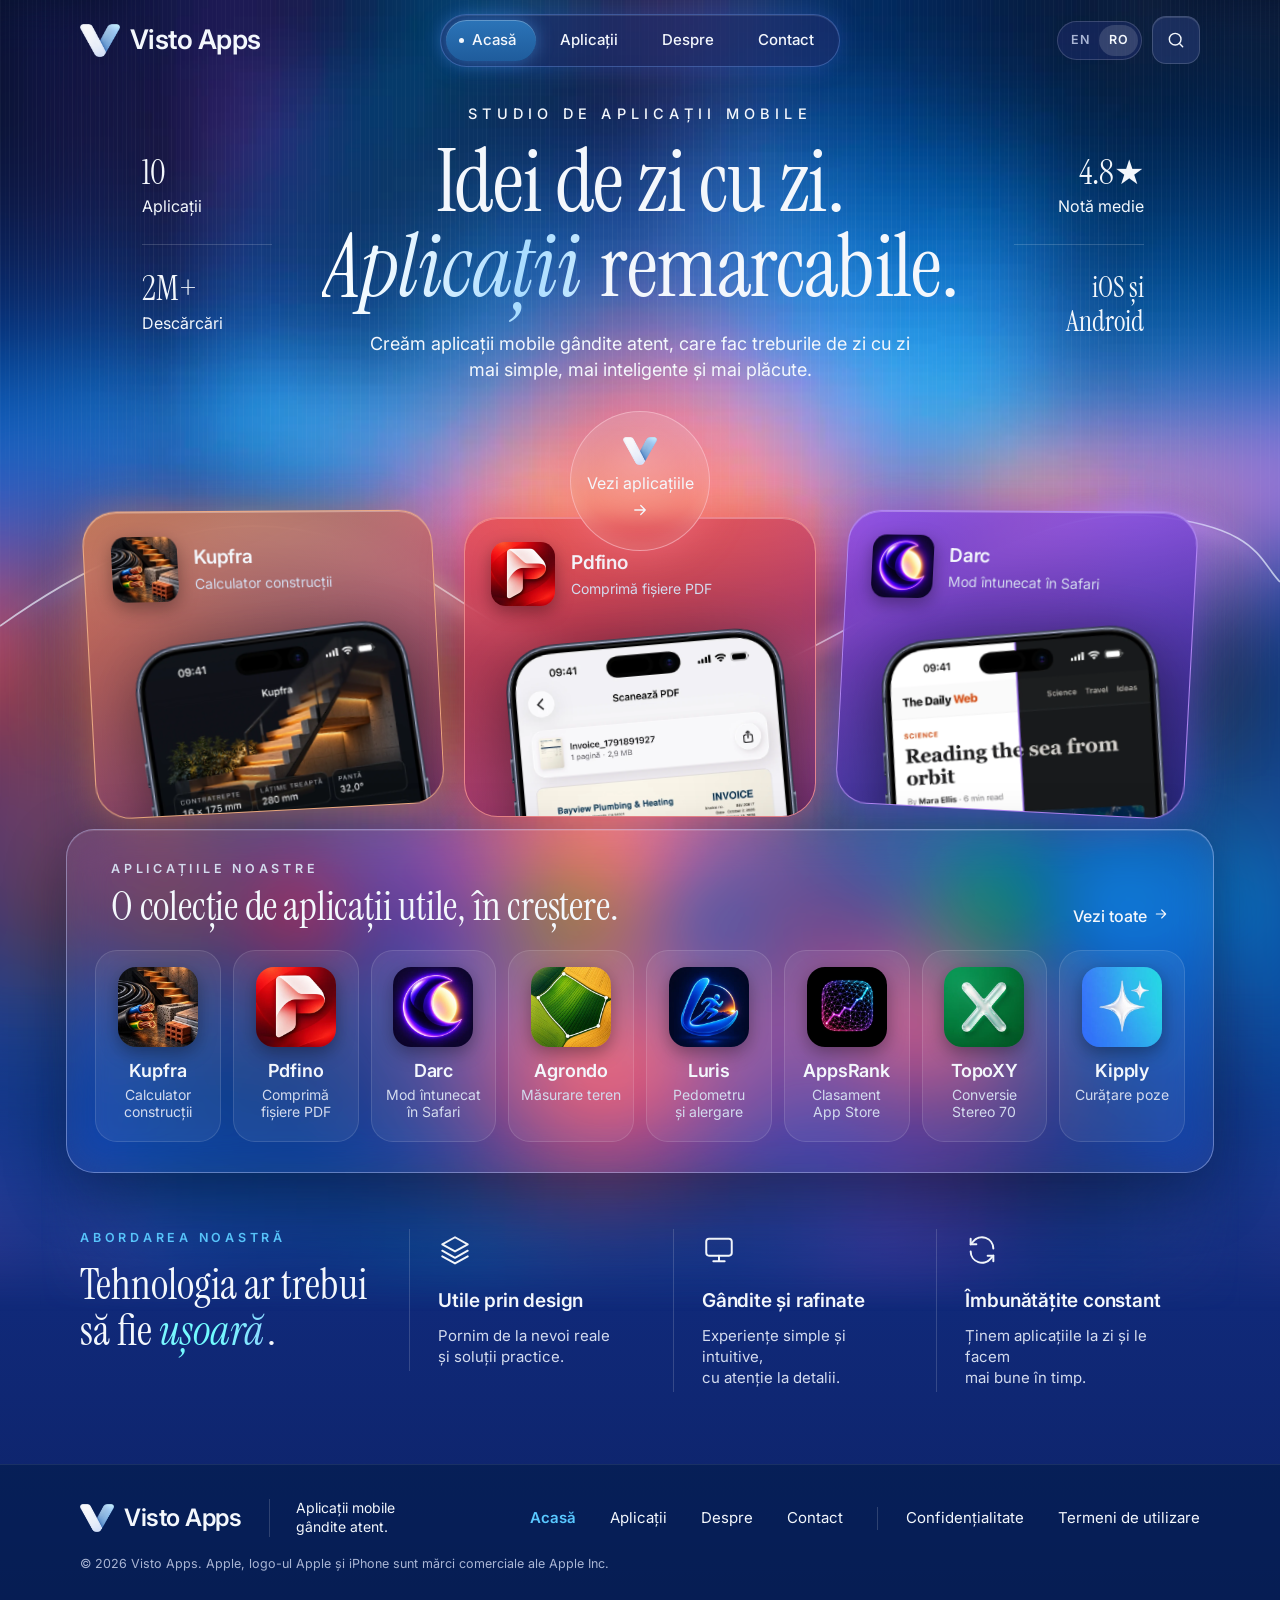
==== ro/index.html @ 216fd85f "Add Romanian pages, SEO head, structured data and app legal links - make the site indexable in both " ====
<!doctype html>
<html lang="ro">
<head>
  <meta charset="utf-8">
  <meta name="viewport" content="width=device-width, initial-scale=1">
  <title>Visto Apps | Studio de aplicații mobile utile pentru iPhone</title>
  <meta name="description" content="Visto Apps este studioul independent din spatele aplicațiilor Pdfino, Kipply, TopoXY, Kupfra, Darc, Agrondo, Luris, AppsRank, Serenity și ShelfReady.">
  <meta name="theme-color" content="#08112b">
  <!--gen:seo-->
  <link rel="canonical" href="https://vistoapps.com/ro/">
  <link rel="alternate" hreflang="en" href="https://vistoapps.com/">
  <link rel="alternate" hreflang="ro" href="https://vistoapps.com/ro/">
  <link rel="alternate" hreflang="x-default" href="https://vistoapps.com/">
  <meta name="robots" content="index,follow,max-image-preview:large">
  <meta property="og:type" content="website">
  <meta property="og:site_name" content="Visto Apps">
  <meta property="og:title" content="Visto Apps | Studio de aplicații mobile utile pentru iPhone">
  <meta property="og:description" content="Visto Apps este studioul independent din spatele aplicațiilor Pdfino, Kipply, TopoXY, Kupfra, Darc, Agrondo, Luris, AppsRank, Serenity și ShelfReady.">
  <meta property="og:url" content="https://vistoapps.com/ro/">
  <meta property="og:image" content="https://vistoapps.com/assets/logo/og-image.png">
  <meta property="og:image:width" content="1200">
  <meta property="og:image:height" content="630">
  <meta property="og:image:alt" content="Visto Apps">
  <meta property="og:locale" content="ro_RO">
  <meta property="og:locale:alternate" content="en_US">
  <meta name="twitter:card" content="summary_large_image">
  <meta name="twitter:title" content="Visto Apps | Studio de aplicații mobile utile pentru iPhone">
  <meta name="twitter:description" content="Visto Apps este studioul independent din spatele aplicațiilor Pdfino, Kipply, TopoXY, Kupfra, Darc, Agrondo, Luris, AppsRank, Serenity și ShelfReady.">
  <meta name="twitter:image" content="https://vistoapps.com/assets/logo/og-image.png">
  <script type="application/ld+json">{"@context":"https://schema.org","@graph":[{"@type":"Organization","@id":"https://vistoapps.com/#organization","name":"Visto Apps","url":"https://vistoapps.com/","logo":{"@type":"ImageObject","url":"https://vistoapps.com/assets/logo/visto-v.png"},"email":"iosallapps@gmail.com","contactPoint":{"@type":"ContactPoint","contactType":"customer support","email":"iosallapps@gmail.com","availableLanguage":["English","Romanian"]},"sameAs":["https://kupfra.com/","https://pdfino.com/","https://darcapp.com/","https://agrondo.com/","https://lurisapp.com/","https://appsrankapp.com/","https://topoxyapp.com/","https://kipplyapp.com/","https://serenityjournalapp.com/","https://shelfreadyapp.com/"]},{"@type":"WebSite","@id":"https://vistoapps.com/#website","url":"https://vistoapps.com/","name":"Visto Apps","publisher":{"@id":"https://vistoapps.com/#organization"},"inLanguage":["en","ro"]},{"@type":"WebPage","@id":"https://vistoapps.com/ro/#webpage","url":"https://vistoapps.com/ro/","name":"Visto Apps | Studio de aplicații mobile utile pentru iPhone","description":"Visto Apps este studioul independent din spatele aplicațiilor Pdfino, Kipply, TopoXY, Kupfra, Darc, Agrondo, Luris, AppsRank, Serenity și ShelfReady.","inLanguage":"ro","isPartOf":{"@id":"https://vistoapps.com/#website"},"about":{"@id":"https://vistoapps.com/#organization"}},{"@type":"ItemList","name":"Visto Apps","numberOfItems":10,"itemListElement":[{"@type":"ListItem","position":1,"item":{"@type":"SoftwareApplication","name":"Kupfra: Calculator construcții","description":"Calcule pentru beton, gresie, scări și instalații electrice, după standardele reale de construcții.","applicationCategory":"UtilitiesApplication","operatingSystem":"iOS","url":"https://apps.apple.com/us/app/kupfra-construction-calculator/id6827716801","image":"https://vistoapps.com/assets/icons/kupfra.webp","sameAs":"https://kupfra.com/","publisher":{"@id":"https://vistoapps.com/#organization"},"offers":{"@type":"Offer","price":"0","priceCurrency":"USD"}}},{"@type":"ListItem","position":2,"item":{"@type":"SoftwareApplication","name":"Pdfino: Comprimă fișiere PDF","description":"Micșorează PDF-urile rapid, apoi scanează, semnează, unește și completează formulare pe iPhone.","applicationCategory":"UtilitiesApplication","operatingSystem":"iOS","url":"https://apps.apple.com/us/app/pdfino-compress-pdf-file-size/id6748689545","image":"https://vistoapps.com/assets/icons/pdfino.webp","sameAs":"https://pdfino.com/","publisher":{"@id":"https://vistoapps.com/#organization"},"offers":{"@type":"Offer","price":"0","priceCurrency":"USD"}}},{"@type":"ListItem","position":3,"item":{"@type":"SoftwareApplication","name":"Darc: Mod întunecat în Safari","description":"Un mod întunecat confortabil pentru orice site din Safari, plus teme luminoase.","applicationCategory":"UtilitiesApplication","operatingSystem":"iOS","url":"https://apps.apple.com/us/app/darc-dark-mode-for-safari/id6819036330","image":"https://vistoapps.com/assets/icons/darc.webp","sameAs":"https://darcapp.com/","publisher":{"@id":"https://vistoapps.com/#organization"},"offers":{"@type":"Offer","price":"0","priceCurrency":"USD"}}},{"@type":"ListItem","position":4,"item":{"@type":"SoftwareApplication","name":"Agrondo: Măsurare teren","description":"Măsori terenuri pe harta satelit și ții evidența fiecărei parcele.","applicationCategory":"BusinessApplication","operatingSystem":"iOS","url":"https://apps.apple.com/us/app/agrondo-field-area-measure/id6775927132","image":"https://vistoapps.com/assets/icons/agrondo.webp","sameAs":"https://agrondo.com/","publisher":{"@id":"https://vistoapps.com/#organization"},"offers":{"@type":"Offer","price":"0","priceCurrency":"USD"}}},{"@type":"ListItem","position":5,"item":{"@type":"SoftwareApplication","name":"Luris: Pedometru și alergare","description":"Urmărești pașii, plimbările, alergările și turele cu bicicleta prin GPS, cu un plan de antrenament.","applicationCategory":"HealthApplication","operatingSystem":"iOS","url":"https://apps.apple.com/us/app/luris-step-fitness-tracker/id6813596103","image":"https://vistoapps.com/assets/icons/luris.webp","sameAs":"https://lurisapp.com/","publisher":{"@id":"https://vistoapps.com/#organization"},"offers":{"@type":"Offer","price":"0","priceCurrency":"USD"}}},{"@type":"ListItem","position":6,"item":{"@type":"SoftwareApplication","name":"AppsRank: Clasament App Store","description":"Urmărești zilnic clasamentele aplicațiilor din App Store, în peste 160 de țări.","applicationCategory":"DeveloperApplication","operatingSystem":"iOS","url":"https://apps.apple.com/us/app/appsrank-ranking-tracker/id6762045370","image":"https://vistoapps.com/assets/icons/appsrank.webp","sameAs":"https://appsrankapp.com/","publisher":{"@id":"https://vistoapps.com/#organization"},"offers":{"@type":"Offer","price":"0","priceCurrency":"USD"}}},{"@type":"ListItem","position":7,"item":{"@type":"SoftwareApplication","name":"TopoXY: Conversie Stereo 70","description":"Convertești coordonate între WGS84, Stereo 70, PUWG, UTM și alte sisteme naționale, offline.","applicationCategory":"TravelApplication","operatingSystem":"iOS","url":"https://apps.apple.com/us/app/topoxy-coordinate-converter/id6758582908","image":"https://vistoapps.com/assets/icons/topoxy.webp","sameAs":"https://topoxyapp.com/","publisher":{"@id":"https://vistoapps.com/#organization"},"offers":{"@type":"Offer","price":"0","priceCurrency":"USD"}}},{"@type":"ListItem","position":8,"item":{"@type":"SoftwareApplication","name":"Kipply: Curățare poze","description":"Faci spațiu ștergând pozele duplicate, asemănătoare și nedorite cu o glisare.","applicationCategory":"UtilitiesApplication","operatingSystem":"iOS","url":"https://apps.apple.com/us/app/kipply-smart-phone-cleaner/id6756061280","image":"https://vistoapps.com/assets/icons/kipply.webp","sameAs":"https://kipplyapp.com/","publisher":{"@id":"https://vistoapps.com/#organization"},"offers":{"@type":"Offer","price":"0","priceCurrency":"USD"}}},{"@type":"ListItem","position":9,"item":{"@type":"SoftwareApplication","name":"Serenity: Jurnal personal AI","description":"Notezi starea cu o atingere, scrii pornind de la întrebări bine alese și vezi ce te ajută.","applicationCategory":"HealthApplication","operatingSystem":"iOS","url":"https://apps.apple.com/us/app/serenity-ai-mood-journal/id6761684674","image":"https://vistoapps.com/assets/icons/serenity.webp","sameAs":"https://serenityjournalapp.com/","publisher":{"@id":"https://vistoapps.com/#organization"},"offers":{"@type":"Offer","price":"0","priceCurrency":"USD"}}},{"@type":"ListItem","position":10,"item":{"@type":"SoftwareApplication","name":"ShelfReady: Poze de produs","description":"Transformi o poză rapidă într-o fotografie de produs pe fundal alb, în câteva secunde.","applicationCategory":"MultimediaApplication","operatingSystem":"iOS","url":"https://apps.apple.com/us/app/shelfready-product-photos/id6818769240","image":"https://vistoapps.com/assets/icons/shelfready.webp","sameAs":"https://shelfreadyapp.com/","publisher":{"@id":"https://vistoapps.com/#organization"},"offers":{"@type":"Offer","price":"0","priceCurrency":"USD"}}}]}]}</script>
  <!--/gen:seo-->
  <link rel="icon" href="/assets/logo/favicon-32.png" sizes="32x32" type="image/png">
  <link rel="apple-touch-icon" href="/assets/logo/apple-touch-icon.png">
  <link rel="preload" href="/assets/fonts/instrument-serif.woff2" as="font" type="font/woff2" crossorigin>
  <link rel="preload" href="/assets/fonts/inter.woff2" as="font" type="font/woff2" crossorigin>
  <link rel="stylesheet" href="/css/styles.css">
</head>
<body data-page="home" data-title-key="meta.home.title" data-desc-key="meta.home.desc">
  <div class="backdrop" aria-hidden="true"></div>
  <header class="site-header" id="site-header">
    <noscript><nav class="header-inner"><a href="/ro/">Home</a> <a href="/ro/apps.html">Our Apps</a> <a href="/ro/about.html">About</a> <a href="/ro/contact.html">Contact</a></nav></noscript>
  </header>

  <main>
    <section class="container home-hero">
      <div class="hero-glow" aria-hidden="true"></div>
      <div class="hero-ridge" aria-hidden="true"></div>

      <p class="kicker" data-i18n="home.kicker">Studio de aplicații mobile</p>
      <h1 class="display" data-i18n="home.title">Idei de zi cu zi.<br><em>Aplicații</em> remarcabile.</h1>
      <p class="lede" data-i18n="home.lede">Creăm aplicații mobile gândite atent, care fac treburile de zi cu zi<br class="br-wide"> mai simple, mai inteligente și mai plăcute.</p>

      <div class="hero-stats hero-stats--left">
        <p class="hero-stat"><span class="hero-stat__value" data-app-count>10</span><span class="hero-stat__label" data-i18n="home.stat.apps">Aplicații</span></p>
        <p class="hero-stat"><span class="hero-stat__value">2M+</span><span class="hero-stat__label" data-i18n="home.stat.downloads">Descărcări</span></p>
      </div>
      <div class="hero-stats hero-stats--right">
        <p class="hero-stat"><span class="hero-stat__value">4.8★</span><span class="hero-stat__label" data-i18n="home.stat.rating">Notă medie</span></p>
        <p class="hero-stat"><span class="hero-stat__value hero-stat__value--platforms" data-i18n="home.stat.platforms">iOS și<br>Android</span></p>
      </div>

      <a class="explore" href="/ro/apps.html">
        <img src="/assets/logo/visto-v-128.png" width="34" height="28" alt="">
        <span data-i18n="home.explore">Vezi aplicațiile</span>
        <span data-icon="arrow"></span>
      </a>

      <div class="hero-cards" id="hero-cards"></div>

      <section class="panel panel--apps glass" aria-labelledby="home-apps-title">
        <div class="panel-head">
          <div>
            <span class="kicker--sans" data-i18n="home.apps.kicker">Aplicațiile noastre</span>
            <h2 class="h2" id="home-apps-title" data-i18n="home.apps.title">O colecție de aplicații utile, în creștere.</h2>
          </div>
          <a class="link-arrow" href="/ro/apps.html"><span data-i18n="home.apps.all">Vezi toate</span><span data-icon="arrow"></span></a>
        </div>
        <ul class="tiles" data-featured-tiles></ul>
      </section>
    </section>

    <section class="container features reveal" aria-labelledby="approach-title">
      <div class="features__lead">
        <span class="kicker--sans" data-i18n="home.approach.kicker">Abordarea noastră</span>
        <h2 class="h3" id="approach-title" data-i18n="home.approach.title">Tehnologia ar trebui<br>să fie <em>ușoară</em>.</h2>
      </div>
      <div class="feature">
        <span data-icon="layers"></span>
        <h3 class="feature__title" data-i18n="home.approach.1.title">Utile prin design</h3>
        <p class="feature__text" data-i18n="home.approach.1.text">Pornim de la nevoi reale<br>și soluții practice.</p>
      </div>
      <div class="feature">
        <span data-icon="monitor"></span>
        <h3 class="feature__title" data-i18n="home.approach.2.title">Gândite și rafinate</h3>
        <p class="feature__text" data-i18n="home.approach.2.text">Experiențe simple și intuitive,<br>cu atenție la detalii.</p>
      </div>
      <div class="feature">
        <span data-icon="refresh"></span>
        <h3 class="feature__title" data-i18n="home.approach.3.title">Îmbunătățite constant</h3>
        <p class="feature__text" data-i18n="home.approach.3.text">Ținem aplicațiile la zi și le facem<br>mai bune în timp.</p>
      </div>
    </section>
  </main>

  <footer class="site-footer" id="site-footer"></footer>
  <script src="/js/data.js"></script>
  <script src="/js/site.js"></script>
</body>
</html>
---- css/styles.css ----
/* Visto Apps. Dark aurora theme, glass surfaces. */

@font-face { font-family: "Instrument Serif"; src: url("../assets/fonts/instrument-serif.woff2") format("woff2"); font-weight: 400; font-style: normal; font-display: swap; }
@font-face { font-family: "Instrument Serif"; src: url("../assets/fonts/instrument-serif-italic.woff2") format("woff2"); font-weight: 400; font-style: italic; font-display: swap; }
@font-face { font-family: "Inter"; src: url("../assets/fonts/inter.woff2") format("woff2"); font-weight: 100 900; font-style: normal; font-display: swap; }

:root {
  color-scheme: dark;
  --bg: #08112b;
  --bg-deep: #050b1f;
  --navy: #0b1b4a;
  --blue: #1f4fd8;
  --violet: #7a43f0;
  --magenta: #d974d1;
  --orange: #ff8a5b;
  --cyan: #6ffcfe;
  --cyan-2: #59c8ff;
  --text: #f3f7fc;
  --text-2: #d3dbee;
  --text-3: #a9b5d4;
  --pill: #bee0fd;
  --pill-2: #e3f3ff;
  --pill-text: #0a1a45;
  --glass: rgba(255, 255, 255, 0.07);
  --glass-strong: rgba(255, 255, 255, 0.11);
  --glass-line: rgba(255, 255, 255, 0.16);
  --glass-line-2: rgba(255, 255, 255, 0.28);
  --divider: rgba(255, 255, 255, 0.16);
  --serif: "Instrument Serif", "Iowan Old Style", Georgia, serif;
  --sans: "Inter", -apple-system, BlinkMacSystemFont, "Segoe UI", Roboto, sans-serif;
  --radius: 28px;
  --radius-sm: 20px;
  --max: 1120px;
  --gutter: 40px;
  --blur: 22px;
  --ease: cubic-bezier(.2, .7, .2, 1);
}

*, *::before, *::after { box-sizing: border-box; }
html { -webkit-text-size-adjust: 100%; text-size-adjust: 100%; overflow-x: clip; }
body {
  margin: 0;
  min-height: 100vh;
  background: var(--bg);
  color: var(--text);
  font-family: var(--sans);
  font-size: 16px;
  line-height: 1.5;
  -webkit-font-smoothing: antialiased;
  overflow-x: clip;
}
img { display: block; max-width: 100%; height: auto; }
a { color: inherit; text-decoration: none; }
button { font: inherit; color: inherit; }
h1, h2, h3, p, ul, ol { margin: 0; }
ul, ol { padding: 0; list-style: none; }
.icon { width: 20px; height: 20px; flex: none; }
.visually-hidden { position: absolute; width: 1px; height: 1px; overflow: hidden; clip: rect(0 0 0 0); white-space: nowrap; }
:focus-visible { outline: 2px solid var(--cyan); outline-offset: 3px; border-radius: 12px; }

/* ---------- background ---------- */
.backdrop { position: absolute; left: 0; right: 0; top: 0; height: 100%; z-index: -2; pointer-events: none; overflow: hidden;
  background: linear-gradient(180deg, #08132f 0px, #0d2466 300px, #15399c 700px, #122e86 1100px, #0d2266 1600px, #0a1a4c 100%); }
body { position: relative; }
body[data-page="home"] { --page-bg: url("../assets/bg/home.webp"); --page-bg-h: 1312px; }
body[data-page="apps"] { --page-bg: url("../assets/bg/apps.webp"); --page-bg-h: 1312px; }
body[data-page="about"] { --page-bg: url("../assets/bg/about.webp"); --page-bg-h: 1797px; }
body[data-page="contact"] { --page-bg: url("../assets/bg/contact.webp"); --page-bg-h: 1312px; }
body:not([data-page="home"]):not([data-page="apps"]):not([data-page="about"]) { --page-bg: url("../assets/bg/contact.webp"); --page-bg-h: 1312px; }
/* wide layer: the same art stretched to the window, for the sides on large screens */
.backdrop::before {
  content: ""; position: absolute; left: -5%; right: -5%; top: 0; height: var(--page-bg-h);
  background: var(--page-bg) top center / 100% 100% no-repeat; filter: blur(30px) saturate(1.1);
  -webkit-mask-image: linear-gradient(180deg, #000 75%, transparent); mask-image: linear-gradient(180deg, #000 75%, transparent);
}
/* core layer: the art at the design width, aligned with the content */
.backdrop__core {
  position: absolute; left: 50%; top: 0; width: 1199px; height: var(--page-bg-h); transform: translateX(-50%);
  background: var(--page-bg) top center / 100% 100% no-repeat;
  -webkit-mask-image: linear-gradient(90deg, transparent, #000 10%, #000 90%, transparent), linear-gradient(180deg, #000 80%, transparent);
  -webkit-mask-composite: source-in;
          mask-image: linear-gradient(90deg, transparent, #000 10%, #000 90%, transparent), linear-gradient(180deg, #000 80%, transparent);
          mask-composite: intersect;
}
@media (max-width: 1199px) { .backdrop__core { -webkit-mask-image: linear-gradient(180deg, #000 80%, transparent); mask-image: linear-gradient(180deg, #000 80%, transparent); } }
.backdrop::after {
  content: ""; position: absolute; left: 0; right: 0; top: 0; height: 900px;
  background: repeating-linear-gradient(90deg, rgba(255,255,255,.05) 0 1px, transparent 1px 5px, rgba(255,255,255,.025) 5px 6px, transparent 6px 9px);
  -webkit-mask-image: linear-gradient(180deg, rgba(0,0,0,.6) 0%, #000 30%, rgba(0,0,0,.4) 60%, transparent 100%);
          mask-image: linear-gradient(180deg, rgba(0,0,0,.6) 0%, #000 30%, rgba(0,0,0,.4) 60%, transparent 100%);
}
.wave {
  position: absolute; left: 0; right: 0; z-index: -1; pointer-events: none;
  height: 340px; background: url("../assets/art/wave.svg") center / 100% 100% no-repeat;
}

/* ---------- layout ---------- */
.container { width: 100%; max-width: calc(var(--max) + var(--gutter) * 2); margin: 0 auto; padding: 0 var(--gutter); }
main { position: relative; }
.glass {
  background: var(--glass);
  border: 1px solid var(--glass-line);
  -webkit-backdrop-filter: blur(var(--blur)) saturate(140%);
          backdrop-filter: blur(var(--blur)) saturate(140%);
  box-shadow: inset 0 1px 0 rgba(255,255,255,.12), 0 20px 60px rgba(3, 8, 30, .35);
}

/* ---------- type ---------- */
.kicker {
  font-family: var(--sans); font-size: 14.5px; letter-spacing: .36em; text-transform: uppercase;
  color: var(--text); font-weight: 500;
}
.kicker--sans { font-family: var(--sans); font-size: 12.5px; font-weight: 600; letter-spacing: .3em; text-transform: uppercase; color: var(--text-2); }
.display {
  font-family: var(--serif); font-weight: 400; letter-spacing: -.01em; line-height: 1.02;
  font-size: clamp(44px, 6.6vw, 80px); text-wrap: balance;
}
.h2 { font-family: var(--serif); font-weight: 400; line-height: 1.08; font-size: clamp(30px, 3.4vw, 40px); letter-spacing: -.005em; }
.h3 { font-family: var(--serif); font-weight: 400; line-height: 1.1; font-size: clamp(28px, 3vw, 38px); }
em, .accent {
  font-style: italic;
  background: linear-gradient(95deg, #7af6ff 0%, var(--cyan) 35%, #8fd7ff 100%);
  -webkit-background-clip: text; background-clip: text; color: transparent;
  padding-right: .06em;
}
.display em { background: linear-gradient(95deg, #ffffff 0%, #e8f6ff 30%, #a9dcff 75%, #c7e9ff 100%); -webkit-background-clip: text; background-clip: text; }
.page-hero .display em, .h2 em, .h3 em { background: linear-gradient(95deg, #7af6ff, var(--cyan) 50%, #8fd7ff); -webkit-background-clip: text; background-clip: text; }
.lede { font-size: 18px; line-height: 1.45; color: var(--text); text-wrap: balance; }
.muted { color: var(--text-2); }

/* ---------- header ---------- */
.site-header { position: sticky; top: 0; z-index: 50; padding: 14px 0; transition: background .3s var(--ease); }
.site-header.is-scrolled { background: rgba(8, 17, 43, .55); -webkit-backdrop-filter: blur(18px); backdrop-filter: blur(18px); }
.header-inner { display: grid; grid-template-columns: 1fr auto 1fr; align-items: center; gap: 20px; max-width: calc(var(--max) + 80px); margin: 0 auto; padding: 0 var(--gutter); }
.brand { display: inline-flex; align-items: center; gap: 10px; font-weight: 600; font-size: 27px; letter-spacing: -.02em; justify-self: start; }
.brand img { width: 40px; height: auto; }
.nav-pill {
  display: flex; gap: 4px; padding: 5px; border-radius: 999px;
  background: rgba(30, 45, 110, .55); border: 1px solid rgba(120, 170, 255, .35);
  box-shadow: inset 0 1px 0 rgba(255,255,255,.1), 0 0 24px rgba(60, 120, 255, .25);
}
.nav-link { position: relative; padding: 9px 20px; border-radius: 999px; font-size: 15px; font-weight: 500; color: var(--text); transition: background .2s; white-space: nowrap; }
.nav-link:hover { background: rgba(255,255,255,.08); }
.nav-link[aria-current="page"] {
  background: linear-gradient(180deg, #2b74b8, #1f5c9c); box-shadow: inset 0 1px 0 rgba(255,255,255,.25), 0 0 18px rgba(80, 170, 255, .45);
  padding-left: 26px;
}
.nav-link[aria-current="page"]::before { content: ""; position: absolute; left: 13px; top: 50%; width: 5px; height: 5px; margin-top: -2.5px; border-radius: 50%; background: currentColor; }
.header-actions { display: flex; align-items: center; gap: 10px; justify-self: end; }
.circle-btn {
  width: 48px; height: 48px; border-radius: 14px; display: grid; place-items: center; cursor: pointer;
  background: rgba(40, 60, 120, .55); border: 1px solid var(--glass-line);
  box-shadow: inset 0 1px 0 rgba(255,255,255,.12);
}
.circle-btn:hover { background: rgba(60, 85, 160, .6); }
.lang-switch { display: inline-flex; padding: 3px; border-radius: 999px; background: rgba(30, 45, 110, .5); border: 1px solid var(--glass-line); }
.lang-switch button { border: 0; background: transparent; cursor: pointer; padding: 6px 10px; border-radius: 999px; font-size: 12.5px; font-weight: 600; letter-spacing: .04em; color: var(--text-3); }
.lang-switch button[aria-pressed="true"] { background: rgba(255,255,255,.14); color: var(--text); }
.menu-btn { display: none; }
.search-bar, .mobile-menu { position: absolute; right: var(--gutter); top: calc(100% + 4px); border-radius: 22px; padding: 10px; }
.search-bar form { display: flex; align-items: center; gap: 10px; padding: 4px 10px; }
.search-bar input { width: min(340px, 70vw); border: 0; background: transparent; color: var(--text); font: inherit; font-size: 16px; padding: 8px 0; outline: none; }
.search-bar input::placeholder { color: var(--text-3); }
.mobile-menu { left: 16px; right: 16px; padding: 14px; background: rgba(14, 26, 70, .9); }
.mobile-menu nav { display: grid; gap: 4px; margin-bottom: 12px; }
.mobile-link { padding: 14px 16px; border-radius: 14px; font-size: 18px; font-weight: 500; }
.mobile-link[aria-current="page"] { background: rgba(255,255,255,.1); }
[hidden] { display: none !important; }

/* ---------- buttons ---------- */
.btn-pill {
  display: inline-flex; align-items: center; gap: 14px; padding: 15px 30px; border-radius: 999px;
  background: linear-gradient(180deg, var(--pill-2), var(--pill)); color: var(--pill-text); font-weight: 600; font-size: 17px;
  box-shadow: 0 0 0 1px rgba(255,255,255,.6) inset, 0 10px 40px rgba(110, 190, 255, .45); border: 0; cursor: pointer;
  transition: transform .2s var(--ease), box-shadow .2s;
}
.btn-pill:hover { transform: translateY(-1px); box-shadow: 0 0 0 1px rgba(255,255,255,.8) inset, 0 14px 50px rgba(110, 190, 255, .6); }
.btn-ghost { display: inline-flex; align-items: center; gap: 10px; padding: 13px 22px; border-radius: 999px; border: 1px solid var(--glass-line-2); background: rgba(255,255,255,.06); font-weight: 500; cursor: pointer; }
.link-arrow { display: inline-flex; align-items: center; gap: 6px; font-size: 16px; font-weight: 500; }
.link-arrow .icon { width: 16px; height: 16px; transition: transform .2s; }
.link-arrow:hover .icon { transform: translateX(3px); }

/* ---------- home hero ---------- */
.home-hero { position: relative; text-align: center; padding-top: 22px; }
.home-hero .kicker { margin-bottom: 16px; }
.home-hero .display { font-size: clamp(46px, 7vw, 86px); line-height: .98; margin: 0 auto; }
.home-hero .lede { margin: 22px auto 0; max-width: 640px; }
.hero-stats { position: absolute; top: 74px; display: grid; gap: 26px; width: 130px; }
.hero-stats--left { left: calc(var(--gutter) + 62px); text-align: left; }
.hero-stats--right { right: calc(var(--gutter) + 56px); text-align: right; }
.hero-stat { padding-bottom: 26px; border-bottom: 1px solid var(--divider); }
.hero-stat:last-child { border-bottom: 0; padding-bottom: 0; }
.hero-stat__value { display: block; font-family: var(--serif); font-size: 34px; line-height: 1.05; }
.hero-stat__label { display: block; font-size: 16px; margin-top: 4px; color: var(--text); }
.hero-stat__value--platforms { font-size: 28px; line-height: 1.2; }
.explore {
  position: relative; z-index: 2; width: 140px; height: 140px; margin: 28px auto 0; border-radius: 50%;
  display: grid; place-items: center; align-content: center; gap: 6px; text-align: center; font-size: 16px;
  background: radial-gradient(circle at 50% 35%, rgba(255,190,200,.35), rgba(255,120,140,.12) 60%, rgba(255,255,255,.05));
  border: 1.5px solid rgba(255,210,220,.55); box-shadow: 0 0 40px rgba(255, 120, 150, .45), inset 0 0 30px rgba(255,255,255,.15);
  -webkit-backdrop-filter: blur(10px); backdrop-filter: blur(10px);
  transition: transform .3s var(--ease);
}
.explore:hover { transform: scale(1.04); }
.explore img { width: 34px; }
.explore .icon { width: 18px; height: 18px; margin: 0 auto; }
.hero-glow { display: none; position: absolute; left: 50%; top: 420px; width: 1400px; height: 560px; transform: translateX(-50%); z-index: -1; pointer-events: none;
  background:
    radial-gradient(22% 40% at 50% 62%, rgba(255, 150, 90, .85), transparent 70%),
    radial-gradient(26% 40% at 36% 66%, rgba(255, 90, 150, .55), transparent 70%),
    radial-gradient(26% 40% at 66% 58%, rgba(190, 90, 255, .5), transparent 70%),
    radial-gradient(40% 50% at 50% 30%, rgba(80, 150, 255, .35), transparent 70%);
}
.hero-ridge { position: absolute; left: 50%; top: 380px; width: 100vw; height: 330px; transform: translateX(-50%); z-index: -1; pointer-events: none;
  background: url("../assets/art/ridge.svg") center / 100% 100% no-repeat; }

.hero-cards { position: relative; display: grid; grid-template-columns: repeat(3, 1fr); gap: 12px; margin-top: -40px; padding: 0 20px; align-items: end; }
.hero-card {
  position: relative; display: flex; flex-direction: column; height: 300px; border-radius: 34px; overflow: hidden; padding: 24px 26px 0; text-align: left;
  background: linear-gradient(160deg, color-mix(in srgb, var(--c1) 72%, transparent), color-mix(in srgb, var(--c2) 70%, transparent));
  border: 1.5px solid color-mix(in srgb, var(--c1) 55%, white 35%);
  box-shadow: 0 0 40px color-mix(in srgb, var(--c1) 45%, transparent), inset 0 1px 0 rgba(255,255,255,.3);
  -webkit-backdrop-filter: blur(16px); backdrop-filter: blur(16px);
  transform-origin: bottom center; transition: transform .35s var(--ease);
}
.hero-card[data-pos="0"] { transform: perspective(900px) rotateY(8deg) rotate(-3deg); }
.hero-card[data-pos="1"] { transform: translateY(6px); }
.hero-card[data-pos="2"] { transform: perspective(900px) rotateY(-8deg) rotate(3deg); }
.hero-card:hover { transform: translateY(-6px); }
.hero-card__head { position: relative; z-index: 1; display: flex; align-items: center; gap: 16px; text-align: left; flex: none; }
.hero-card__name { display: block; font-size: 19px; font-weight: 600; letter-spacing: -.01em; }
.hero-card__sub { display: block; font-size: 14px; color: var(--text-2); }
.hero-card__shot { position: relative; flex: 1 1 auto; min-height: 150px; margin-top: 14px; }
.hero-card__phone { position: absolute; left: 50%; top: 0; width: min(290px, 100%); transform-origin: 100% 0; transform: translateX(-50%) rotate(-6deg); filter: drop-shadow(0 16px 30px rgba(0,0,0,.45)); }
.hero-card[data-pos="1"] .hero-card__phone { transform: translateX(-50%) rotate(-5deg); }
.app-icon { width: 64px; height: 64px; border-radius: 22.5%; box-shadow: 0 6px 18px rgba(0,0,0,.35); flex: none; }

/* ---------- panels ---------- */
.panel { position: relative; z-index: 3; border-radius: var(--radius); padding: 30px 28px 30px; text-align: left; }
.panel--apps { margin: 18px -14px 0; background: rgba(255, 255, 255, .06); border-color: rgba(200, 210, 255, .42); }
.panel-head { display: flex; align-items: flex-end; justify-content: space-between; gap: 20px; margin: 0 16px 22px; }
.panel-head .kicker--sans { display: block; margin-bottom: 6px; }
.tiles { display: grid; grid-template-columns: repeat(8, 1fr); gap: 12px; }
.app-tile {
  display: flex; flex-direction: column; align-items: center; text-align: center; height: 100%; padding: 16px 8px 20px; border-radius: 22px;
  background: rgba(255,255,255,.06); border: 1px solid rgba(255,255,255,.12);
  transition: transform .25s var(--ease), background .25s, box-shadow .25s;
}
.app-tile:hover { transform: translateY(-4px); background: rgba(255,255,255,.1); box-shadow: 0 0 30px color-mix(in srgb, var(--c1) 40%, transparent); }
.app-tile .app-icon { width: 80px; height: 80px; margin-bottom: 10px; }
.app-tile__name { font-size: 18px; font-weight: 600; letter-spacing: -.01em; }
.app-tile__sub { font-size: 14px; line-height: 1.25; color: var(--text-2); margin-top: 2px; text-wrap: balance; }

/* ---------- feature rows ---------- */
.features { display: grid; grid-template-columns: 1.25fr repeat(3, 1fr); align-items: start; padding-top: 56px; padding-bottom: 72px; }
.features__lead .kicker--sans { display: block; margin-bottom: 14px; color: var(--cyan-2); }
.features__lead .h3 { font-size: clamp(32px, 3.4vw, 42px); }
.feature { padding: 4px 28px; border-left: 1px solid var(--divider); }
.feature .icon { width: 34px; height: 34px; stroke-width: 1.4; margin-bottom: 14px; }
.feature__title { font-size: 19px; font-weight: 600; letter-spacing: -.01em; }
.feature__text { margin-top: 10px; font-size: 15px; color: var(--text-2); line-height: 1.4; }

/* ---------- page hero (apps/about/contact) ---------- */
.page-hero { position: relative; text-align: center; padding-top: 6px; padding-bottom: 34px; }
.page-hero .kicker { display: block; margin-bottom: 18px; }
.page-hero .display { font-size: clamp(42px, 5.9vw, 70px); line-height: 1; }
.page-hero .lede { margin: 18px auto 0; max-width: 620px; }
.page-hero .wave { top: 20px; left: 50%; right: auto; width: 100vw; transform: translateX(-50%); height: 300px; opacity: .85; }

/* ---------- apps page ---------- */
.filters { display: flex; flex-wrap: wrap; justify-content: center; gap: 18px; margin: 4px 0 40px; }
.filter {
  display: inline-flex; align-items: center; gap: 12px; padding: 12px 26px; border-radius: 999px; cursor: pointer; font-size: 15px; font-weight: 500;
  background: rgba(20, 35, 90, .45); border: 1px solid var(--glass-line-2); color: var(--text);
}
.filter .icon { width: 22px; height: 22px; stroke-width: 1.5; }
.filter__count { color: var(--text-3); }
.filter[aria-pressed="true"] { background: linear-gradient(180deg, #2a5fd0, #1d46a8); border-color: rgba(120, 190, 255, .8); box-shadow: 0 0 24px rgba(70, 150, 255, .5); }
.filter[aria-pressed="true"] .filter__count { color: var(--text-2); }
.search-field { display: flex; align-items: center; gap: 10px; max-width: 420px; margin: 0 auto 34px; padding: 4px 18px; border-radius: 999px; }
.search-field input { flex: 1; min-width: 0; border: 0; background: transparent; color: var(--text); font: inherit; padding: 11px 0; outline: none; }
.search-field input::placeholder { color: var(--text-3); }
.app-grid { display: grid; grid-template-columns: repeat(4, 1fr); gap: 22px 18px; }
.app-card {
  position: relative; display: flex; flex-direction: column; align-items: flex-start; height: 100%; min-height: 340px; overflow: hidden; border-radius: 26px; padding: 18px 18px 0;
  background:
    radial-gradient(120% 80% at 0% 0%, color-mix(in srgb, var(--c1) 70%, transparent), transparent 70%),
    linear-gradient(165deg, color-mix(in srgb, var(--c1) 55%, #20185a), color-mix(in srgb, var(--c2) 85%, #0b1440));
  border: 1.5px solid color-mix(in srgb, var(--c1) 55%, white 30%);
  box-shadow: 0 0 32px color-mix(in srgb, var(--c1) 35%, transparent), inset 0 1px 0 rgba(255,255,255,.25);
  transition: transform .3s var(--ease), box-shadow .3s;
}
.app-card:hover { transform: translateY(-5px); box-shadow: 0 0 46px color-mix(in srgb, var(--c1) 55%, transparent), inset 0 1px 0 rgba(255,255,255,.3); }
.app-card__head { position: relative; display: flex; align-items: center; gap: 14px; width: 100%; }
.app-card__titles { flex: 1; min-width: 0; }
.app-card__name { padding-right: 36px; }
.app-card__name { display: block; font-size: 23px; font-weight: 600; letter-spacing: -.02em; line-height: 1.15; }
.app-card__sub { display: block; font-size: 14px; white-space: nowrap; overflow: hidden; text-overflow: ellipsis; color: var(--text); opacity: .92; margin-top: 4px; line-height: 1.25; }
.arrow-dot { position: absolute; right: 0; top: 4px; width: 30px; height: 30px; border-radius: 50%; display: grid; place-items: center; border: 1.5px solid rgba(255,255,255,.75); }
.arrow-dot .icon { width: 16px; height: 16px; }
.app-card__text { margin-top: 14px; font-size: 15px; line-height: 1.38; color: var(--text); }
.chip { display: inline-flex; align-items: center; gap: 8px; margin-top: 14px; padding: 6px 14px; border-radius: 999px; font-size: 13.5px; font-weight: 500;
  background: color-mix(in srgb, var(--c1) 45%, rgba(0,0,0,.25)); border: 1px solid color-mix(in srgb, var(--c1) 50%, white 30%); }
.chip .icon { width: 16px; height: 16px; }
.app-card__shot { position: relative; align-self: stretch; flex: none; height: 140px; margin-top: auto; padding-top: 16px; box-sizing: content-box; }
.app-card__phone { position: absolute; left: 50%; top: 16px; width: 230px; transform-origin: 100% 0; transform: translateX(-50%) rotate(-9deg); filter: drop-shadow(0 14px 22px rgba(0,0,0,.45)); pointer-events: none; }
.app-card-wrap { display: flex; }
.app-card-wrap > .app-card { flex: 1; }
.app-empty { text-align: center; color: var(--text-2); padding: 40px 0; }

/* ---------- CTA banner ---------- */
.cta-banner {
  position: relative; overflow: hidden; display: grid; grid-template-columns: 1fr auto; align-items: center; gap: 30px;
  margin: 56px 0 72px; padding: 36px 40px 36px 34%; border-radius: var(--radius);
  background: linear-gradient(100deg, rgba(40, 140, 255, .35), rgba(50, 70, 200, .25) 45%, rgba(120, 70, 220, .3));
  border: 1.5px solid rgba(140, 200, 255, .45);
}
.cta-banner::before { content: ""; position: absolute; left: -6%; top: -30%; width: 40%; height: 170%; background: url("../assets/art/wave.svg") left center / 260% 100% no-repeat; opacity: .9; transform: rotate(-8deg); pointer-events: none; }
.cta-banner .h3 { margin-bottom: 8px; }
.cta-banner p { font-size: 17px; color: var(--text); }

/* ---------- about ---------- */
.story { display: grid; grid-template-columns: 400px 1fr; gap: 44px; align-items: center; padding-top: 10px; padding-bottom: 34px; border-bottom: 1px solid var(--divider); }
.story__image { border-radius: 26px; overflow: hidden; border: 1.5px solid rgba(160, 200, 255, .55); box-shadow: 0 0 40px rgba(90, 150, 255, .35); }
.story__image img { width: 100%; height: auto; }
.story .kicker--sans { display: block; margin-bottom: 12px; }
.story p { margin-top: 20px; font-size: 16px; color: var(--text); line-height: 1.55; }
.philosophy { display: grid; grid-template-columns: 1.25fr repeat(3, 1fr); align-items: center; padding-top: 34px; padding-bottom: 34px; border-bottom: 1px solid var(--divider); }
.philosophy .kicker--sans { display: block; margin-bottom: 10px; }
.build { display: grid; grid-template-columns: 380px 1fr; gap: 30px; align-items: center; padding-top: 20px; padding-bottom: 22px; border-bottom: 1px solid var(--divider); }
.build__art img { width: 100%; }
.build .kicker--sans { display: block; margin-bottom: 8px; }
.steps { margin-top: 18px; display: grid; }
.step { display: grid; grid-template-columns: 38px 160px 1fr; align-items: center; gap: 18px; padding: 10px 0; border-bottom: 1px solid rgba(255,255,255,.1); }
.step:last-child { border-bottom: 0; }
.step__n { width: 38px; height: 32px; border-radius: 10px; display: grid; place-items: center; font-size: 15px; background: rgba(120, 110, 255, .25); border: 1px solid rgba(170, 160, 255, .5); }
.step__title { font-weight: 600; font-size: 16.5px; }
.step__text { font-size: 15px; color: var(--text-2); position: relative; padding-left: 28px; }
.step__text::before { content: ""; position: absolute; left: 0; top: 50%; width: 14px; height: 1px; background: var(--text-3); }
.portfolio { padding-top: 28px; }
.portfolio .panel-head { margin: 0 0 16px; }

/* ---------- contact ---------- */
.contact-grid { display: grid; grid-template-columns: 372px 1fr; gap: 34px; align-items: start; padding-bottom: 50px; border-bottom: 1px solid var(--divider); }
.contact-links { display: grid; gap: 14px; }
.contact-link {
  display: grid; grid-template-columns: 66px 1fr auto; align-items: center; gap: 22px; padding: 16px 20px 16px 18px; border-radius: 22px;
  background: linear-gradient(100deg, rgba(50, 90, 200, .35), rgba(90, 80, 200, .25)); border: 1px solid rgba(150, 190, 255, .4);
  transition: transform .25s var(--ease), box-shadow .25s;
}
.contact-link:nth-child(2) { background: linear-gradient(100deg, rgba(50, 90, 200, .35), rgba(160, 80, 170, .3)); border-color: rgba(220, 160, 220, .4); }
.contact-link:nth-child(3) { background: linear-gradient(100deg, rgba(70, 80, 200, .35), rgba(190, 90, 160, .3)); border-color: rgba(230, 160, 200, .4); }
.contact-link:hover { transform: translateY(-3px); box-shadow: 0 0 30px rgba(100, 160, 255, .35); }
.contact-link__icon { width: 66px; height: 66px; border-radius: 50%; display: grid; place-items: center; background: rgba(40, 110, 220, .55); box-shadow: inset 0 0 0 1px rgba(150, 200, 255, .35); }
.contact-link__icon .icon { width: 30px; height: 30px; stroke-width: 1.5; }
.contact-link__title { display: block; font-size: 19px; font-weight: 600; }
.contact-link__text { display: block; font-size: 15px; color: var(--text); margin-top: 2px; overflow-wrap: anywhere; }
.contact-link > .icon { width: 20px; height: 20px; }
.contact-art { margin: 20px 0 0 10px; width: 330px; }
.contact-card {
  border-radius: 34px; padding: 40px; min-height: 548px; display: flex; flex-direction: column; justify-content: center;
  background: linear-gradient(160deg, rgba(40, 110, 240, .35), rgba(30, 60, 170, .3) 55%, rgba(110, 60, 200, .3));
  border: 1.5px solid rgba(150, 210, 255, .6); box-shadow: 0 0 50px rgba(80, 160, 255, .35), inset 0 1px 0 rgba(255,255,255,.2);
}
.contact-card .h3 { font-size: clamp(32px, 3.4vw, 42px); }
.contact-card > p { margin-top: 10px; font-size: 17.5px; max-width: 560px; }
.contact-card__email {
  display: block; margin: 34px 0 30px; padding: 22px 26px; border-radius: 18px; font-size: clamp(20px, 2.4vw, 28px); font-weight: 500; letter-spacing: -.01em;
  background: rgba(30, 80, 160, .45); border: 1px solid rgba(150, 200, 255, .4); overflow-wrap: anywhere;
}
.contact-card__actions { display: flex; flex-wrap: wrap; gap: 14px; justify-content: flex-end; }
.guarantees { display: grid; grid-template-columns: repeat(4, 1fr); padding-top: 26px; padding-bottom: 56px; text-align: center; }
.guarantee { padding: 6px 20px; border-left: 1px solid var(--divider); }
.guarantee:first-child { border-left: 0; }
.guarantee .icon { width: 40px; height: 40px; stroke-width: 1.4; margin: 0 auto 12px; }
.guarantee__title { font-size: 19.5px; font-weight: 600; letter-spacing: -.01em; }
.guarantee__text { margin-top: 8px; font-size: 16.5px; line-height: 1.4; }

/* ---------- legal ---------- */
.legal { max-width: 720px; margin: 0 auto; padding: 10px 16px 70px; }
.legal .h2 { margin-bottom: 6px; }
.legal .muted { margin-bottom: 28px; font-size: 14px; }
.legal p { margin-bottom: 16px; color: var(--text-2); line-height: 1.65; }

/* ---------- footer ---------- */
.site-footer { position: relative; background: rgba(1, 26, 70, .55); border-top: 1px solid rgba(255,255,255,.08); }
.footer-inner { display: flex; align-items: center; gap: 28px; max-width: calc(var(--max) + 80px); margin: 0 auto; padding: 34px var(--gutter) 18px; }
.brand--footer { font-size: 24px; }
.brand--footer img { width: 34px; }
.footer-tagline { font-size: 14px; line-height: 1.35; padding-left: 26px; border-left: 1px solid var(--divider); }
.footer-nav, .footer-legal-nav { display: flex; gap: 34px; }
.footer-nav { margin-left: auto; padding-right: 34px; border-right: 1px solid var(--divider); }
.footer-link { font-size: 15px; }
.footer-link:hover { color: var(--cyan); }
.footer-link[aria-current="page"] { color: var(--cyan-2); font-weight: 600; }
.footer-legal { max-width: calc(var(--max) + 80px); margin: 0 auto; padding: 0 var(--gutter) 26px; font-size: 12.5px; color: var(--text-3); }

/* ---------- 404 ---------- */
.not-found { text-align: center; padding-top: 60px; padding-bottom: 100px; }
.not-found p { margin: 18px auto 30px; max-width: 460px; font-size: 18px; }

/* ---------- motion ---------- */
.js-ready .reveal { opacity: 0; transform: translateY(18px); transition: opacity .7s var(--ease), transform .7s var(--ease); }
.js-ready .reveal.is-in { opacity: 1; transform: none; }
@media (prefers-reduced-motion: reduce) {
  *, *::before, *::after { transition: none !important; animation: none !important; }
  .js-ready .reveal { opacity: 1; transform: none; }
}

.br-wide { display: inline; }

/* ---------- responsive ---------- */
@media (max-width: 1180px) {
  .hero-stats { position: static; width: auto; display: flex; justify-content: center; gap: 0; margin-top: 30px; }
  .hero-stat { border: 0; padding: 0 26px; border-left: 1px solid var(--divider); text-align: center; }
  .hero-stats .hero-stat:first-child { border-left: 0; }
  .hero-stats-row { display: flex; justify-content: center; flex-wrap: wrap; }
  .tiles { grid-template-columns: repeat(4, 1fr); }
  .app-grid { grid-template-columns: repeat(3, 1fr); }
  .footer-inner { flex-wrap: wrap; }
  .footer-nav { margin-left: 0; }
}
@media (max-width: 900px) {
  :root { --gutter: 24px; }
  .nav-pill { display: none; }
  .menu-btn { display: grid; }
  .header-inner { grid-template-columns: 1fr auto; }
  .header-actions .lang-switch { display: none; }
  .mobile-menu .lang-switch { display: inline-flex; }
  .hero-cards { grid-template-columns: repeat(3, minmax(260px, 1fr)); overflow-x: auto; overflow-y: hidden; scroll-snap-type: x mandatory; margin: 24px calc(var(--gutter) * -1) 0; padding: 6px var(--gutter) 4px; scrollbar-width: none; }
  .hero-cards::-webkit-scrollbar { display: none; }
  .hero-card { scroll-snap-align: center; }
  .hero-card[data-pos] { transform: none; }
  .features, .philosophy { grid-template-columns: repeat(3, 1fr); row-gap: 30px; }
  .features__lead, .philosophy__lead { grid-column: 1 / -1; }
  .feature:nth-child(2) { border-left: 0; padding-left: 0; }
  .app-grid { grid-template-columns: repeat(2, 1fr); }
  .story, .build, .contact-grid { grid-template-columns: 1fr; }
  .story__image { max-width: 520px; }
  .build__art { max-width: 380px; margin: 0 auto; }
  .contact-art { display: none; }
  .contact-card { min-height: 0; }
  .guarantees { grid-template-columns: repeat(2, 1fr); row-gap: 30px; }
  .guarantee:nth-child(3) { border-left: 0; }
  .cta-banner { grid-template-columns: 1fr; padding: 34px 30px; text-align: left; }
  .cta-banner::before { opacity: .35; }
  .footer-inner { display: grid; grid-template-columns: 1fr; gap: 18px; }
  .footer-tagline { border: 0; padding: 0; }
  .footer-nav { border: 0; padding: 0; flex-wrap: wrap; gap: 22px; }
}
@media (max-width: 640px) {
  :root { --gutter: 16px; }
  body { font-size: 15.5px; }
  .brand { font-size: 23px; }
  .brand img { width: 34px; }
  .circle-btn { width: 44px; height: 44px; }
  .lede { font-size: 16.5px; }
  .br-wide { display: none; }
  .home-hero .display { font-size: clamp(40px, 11.5vw, 54px); }
  .page-hero .display { font-size: clamp(38px, 10.5vw, 50px); }
  .kicker { font-size: 13px; letter-spacing: .3em; }
  .hero-stats { display: grid; grid-template-columns: 1fr 1fr; gap: 18px 0; }
  .hero-stat { padding: 0 12px; }
  .hero-stat:nth-child(odd) { border-left: 0; }
  .hero-stats--right { margin-top: 18px; }
  .hero-stat__value { font-size: 30px; }
  .hero-stat__value--platforms { font-size: 22px; }
  .hero-cards { grid-template-columns: repeat(3, 78%); }
  .panel { padding: 24px 0; }
  .panel-head { margin: 0 16px 18px; flex-direction: column; align-items: flex-start; gap: 10px; }
  .tiles { display: flex; overflow-x: auto; scroll-snap-type: x mandatory; gap: 10px; padding: 0 16px 6px; scrollbar-width: none; }
  .tiles::-webkit-scrollbar { display: none; }
  .tiles li { flex: 0 0 130px; scroll-snap-align: start; }
  .portfolio .tiles { padding: 0 0 6px; }
  .features, .philosophy { grid-template-columns: 1fr; padding: 40px 0; }
  .feature, .feature:nth-child(2) { border-left: 0; padding: 18px 0 0; border-top: 1px solid var(--divider); }
  .filters { gap: 10px; }
  .filter { padding: 10px 16px; font-size: 14px; }
  .app-grid { grid-template-columns: 1fr; }
  .app-card { min-height: 0; }
  .app-card__shot { height: 170px; }
  .app-card__phone { width: 250px; }
  .step { grid-template-columns: 34px 1fr; gap: 6px 14px; }
  .step__text { grid-column: 2; padding-left: 0; }
  .step__text::before { display: none; }
  .contact-card { padding: 28px 22px; }
  .contact-card__actions { justify-content: stretch; }
  .contact-card__actions > * { flex: 1 1 100%; justify-content: center; }
  .contact-link { grid-template-columns: 54px 1fr auto; gap: 14px; }
  .contact-link__icon { width: 54px; height: 54px; }
  .guarantees { grid-template-columns: 1fr; }
  .guarantee { border-left: 0; }
  .cta-banner { padding: 28px 22px; margin: 40px 0 56px; }
  .cta-banner .btn-pill { justify-self: stretch; justify-content: center; }
}

/* ---------- legal tables ---------- */
.legal-apps { margin-top: 40px; padding-top: 30px; border-top: 1px solid var(--divider); }
.legal-apps .h3 { margin-bottom: 10px; }
.legal-table-wrap { overflow-x: auto; margin: 18px 0; border-radius: 18px; border: 1px solid var(--glass-line); background: rgba(255,255,255,.05); }
.legal-table { width: 100%; border-collapse: collapse; font-size: 15px; }
.legal-table th, .legal-table td { padding: 12px 16px; text-align: left; border-bottom: 1px solid rgba(255,255,255,.08); white-space: nowrap; }
.legal-table thead th { font-size: 12.5px; letter-spacing: .12em; text-transform: uppercase; color: var(--text-3); font-weight: 600; }
.legal-table tbody tr:last-child th, .legal-table tbody tr:last-child td { border-bottom: 0; }
.legal-table tbody th { font-weight: 600; color: var(--text); }
.legal a { color: var(--cyan-2); text-decoration: underline; text-underline-offset: 3px; }
.legal a:hover { color: var(--cyan); }
@media (max-width: 640px) {
  .legal-table thead { position: absolute; width: 1px; height: 1px; overflow: hidden; clip: rect(0 0 0 0); }
  .legal-table tr { display: grid; grid-template-columns: 1fr auto; gap: 4px 14px; padding: 12px 16px; border-bottom: 1px solid rgba(255,255,255,.08); }
  .legal-table tbody tr:last-child { border-bottom: 0; }
  .legal-table th, .legal-table td { padding: 0; border: 0; white-space: normal; }
  .legal-table tbody th { grid-column: 1 / -1; }
}
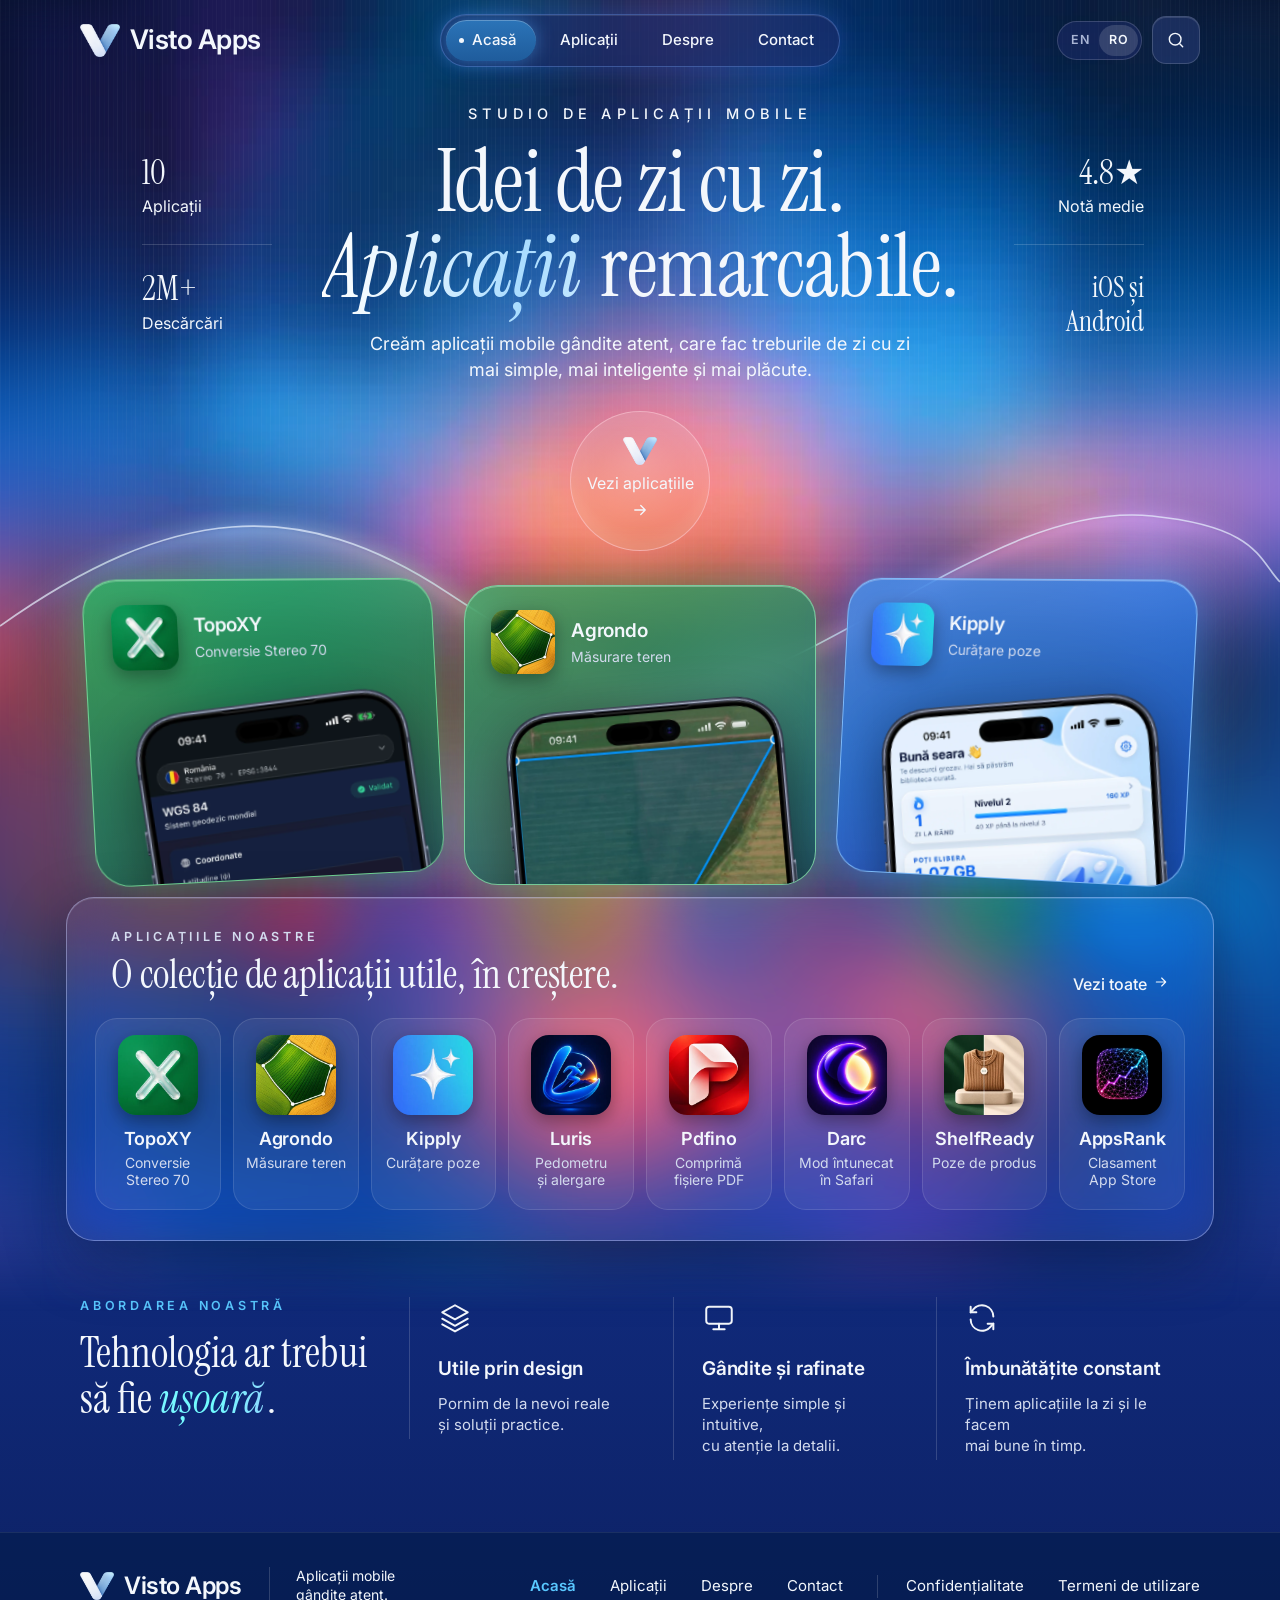
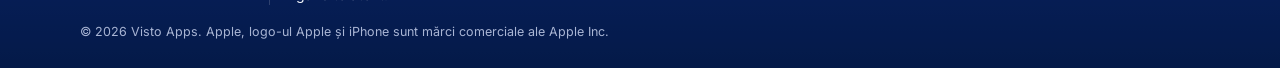
==== commit f3c7e2d1: "Order apps by proceeds and fix mobile layout - best apps first, side gutters back, full app grid on " ====
--- a/ro/index.html
+++ b/ro/index.html
@@ -4,7 +4,7 @@
   <meta charset="utf-8">
   <meta name="viewport" content="width=device-width, initial-scale=1">
   <title>Visto Apps | Studio de aplicații mobile utile pentru iPhone</title>
-  <meta name="description" content="Visto Apps este studioul independent din spatele aplicațiilor Pdfino, Kipply, TopoXY, Kupfra, Darc, Agrondo, Luris, AppsRank, Serenity și ShelfReady.">
+  <meta name="description" content="Visto Apps este studioul independent din spatele aplicațiilor TopoXY, Agrondo, Kipply, Luris, Pdfino, Darc, ShelfReady, AppsRank, Serenity și Kupfra.">
   <meta name="theme-color" content="#08112b">
   <!--gen:seo-->
   <link rel="canonical" href="https://vistoapps.com/ro/">
@@ -15,7 +15,7 @@
   <meta property="og:type" content="website">
   <meta property="og:site_name" content="Visto Apps">
   <meta property="og:title" content="Visto Apps | Studio de aplicații mobile utile pentru iPhone">
-  <meta property="og:description" content="Visto Apps este studioul independent din spatele aplicațiilor Pdfino, Kipply, TopoXY, Kupfra, Darc, Agrondo, Luris, AppsRank, Serenity și ShelfReady.">
+  <meta property="og:description" content="Visto Apps este studioul independent din spatele aplicațiilor TopoXY, Agrondo, Kipply, Luris, Pdfino, Darc, ShelfReady, AppsRank, Serenity și Kupfra.">
   <meta property="og:url" content="https://vistoapps.com/ro/">
   <meta property="og:image" content="https://vistoapps.com/assets/logo/og-image.png">
   <meta property="og:image:width" content="1200">
@@ -25,9 +25,9 @@
   <meta property="og:locale:alternate" content="en_US">
   <meta name="twitter:card" content="summary_large_image">
   <meta name="twitter:title" content="Visto Apps | Studio de aplicații mobile utile pentru iPhone">
-  <meta name="twitter:description" content="Visto Apps este studioul independent din spatele aplicațiilor Pdfino, Kipply, TopoXY, Kupfra, Darc, Agrondo, Luris, AppsRank, Serenity și ShelfReady.">
+  <meta name="twitter:description" content="Visto Apps este studioul independent din spatele aplicațiilor TopoXY, Agrondo, Kipply, Luris, Pdfino, Darc, ShelfReady, AppsRank, Serenity și Kupfra.">
   <meta name="twitter:image" content="https://vistoapps.com/assets/logo/og-image.png">
-  <script type="application/ld+json">{"@context":"https://schema.org","@graph":[{"@type":"Organization","@id":"https://vistoapps.com/#organization","name":"Visto Apps","url":"https://vistoapps.com/","logo":{"@type":"ImageObject","url":"https://vistoapps.com/assets/logo/visto-v.png"},"email":"iosallapps@gmail.com","contactPoint":{"@type":"ContactPoint","contactType":"customer support","email":"iosallapps@gmail.com","availableLanguage":["English","Romanian"]},"sameAs":["https://kupfra.com/","https://pdfino.com/","https://darcapp.com/","https://agrondo.com/","https://lurisapp.com/","https://appsrankapp.com/","https://topoxyapp.com/","https://kipplyapp.com/","https://serenityjournalapp.com/","https://shelfreadyapp.com/"]},{"@type":"WebSite","@id":"https://vistoapps.com/#website","url":"https://vistoapps.com/","name":"Visto Apps","publisher":{"@id":"https://vistoapps.com/#organization"},"inLanguage":["en","ro"]},{"@type":"WebPage","@id":"https://vistoapps.com/ro/#webpage","url":"https://vistoapps.com/ro/","name":"Visto Apps | Studio de aplicații mobile utile pentru iPhone","description":"Visto Apps este studioul independent din spatele aplicațiilor Pdfino, Kipply, TopoXY, Kupfra, Darc, Agrondo, Luris, AppsRank, Serenity și ShelfReady.","inLanguage":"ro","isPartOf":{"@id":"https://vistoapps.com/#website"},"about":{"@id":"https://vistoapps.com/#organization"}},{"@type":"ItemList","name":"Visto Apps","numberOfItems":10,"itemListElement":[{"@type":"ListItem","position":1,"item":{"@type":"SoftwareApplication","name":"Kupfra: Calculator construcții","description":"Calcule pentru beton, gresie, scări și instalații electrice, după standardele reale de construcții.","applicationCategory":"UtilitiesApplication","operatingSystem":"iOS","url":"https://apps.apple.com/us/app/kupfra-construction-calculator/id6827716801","image":"https://vistoapps.com/assets/icons/kupfra.webp","sameAs":"https://kupfra.com/","publisher":{"@id":"https://vistoapps.com/#organization"},"offers":{"@type":"Offer","price":"0","priceCurrency":"USD"}}},{"@type":"ListItem","position":2,"item":{"@type":"SoftwareApplication","name":"Pdfino: Comprimă fișiere PDF","description":"Micșorează PDF-urile rapid, apoi scanează, semnează, unește și completează formulare pe iPhone.","applicationCategory":"UtilitiesApplication","operatingSystem":"iOS","url":"https://apps.apple.com/us/app/pdfino-compress-pdf-file-size/id6748689545","image":"https://vistoapps.com/assets/icons/pdfino.webp","sameAs":"https://pdfino.com/","publisher":{"@id":"https://vistoapps.com/#organization"},"offers":{"@type":"Offer","price":"0","priceCurrency":"USD"}}},{"@type":"ListItem","position":3,"item":{"@type":"SoftwareApplication","name":"Darc: Mod întunecat în Safari","description":"Un mod întunecat confortabil pentru orice site din Safari, plus teme luminoase.","applicationCategory":"UtilitiesApplication","operatingSystem":"iOS","url":"https://apps.apple.com/us/app/darc-dark-mode-for-safari/id6819036330","image":"https://vistoapps.com/assets/icons/darc.webp","sameAs":"https://darcapp.com/","publisher":{"@id":"https://vistoapps.com/#organization"},"offers":{"@type":"Offer","price":"0","priceCurrency":"USD"}}},{"@type":"ListItem","position":4,"item":{"@type":"SoftwareApplication","name":"Agrondo: Măsurare teren","description":"Măsori terenuri pe harta satelit și ții evidența fiecărei parcele.","applicationCategory":"BusinessApplication","operatingSystem":"iOS","url":"https://apps.apple.com/us/app/agrondo-field-area-measure/id6775927132","image":"https://vistoapps.com/assets/icons/agrondo.webp","sameAs":"https://agrondo.com/","publisher":{"@id":"https://vistoapps.com/#organization"},"offers":{"@type":"Offer","price":"0","priceCurrency":"USD"}}},{"@type":"ListItem","position":5,"item":{"@type":"SoftwareApplication","name":"Luris: Pedometru și alergare","description":"Urmărești pașii, plimbările, alergările și turele cu bicicleta prin GPS, cu un plan de antrenament.","applicationCategory":"HealthApplication","operatingSystem":"iOS","url":"https://apps.apple.com/us/app/luris-step-fitness-tracker/id6813596103","image":"https://vistoapps.com/assets/icons/luris.webp","sameAs":"https://lurisapp.com/","publisher":{"@id":"https://vistoapps.com/#organization"},"offers":{"@type":"Offer","price":"0","priceCurrency":"USD"}}},{"@type":"ListItem","position":6,"item":{"@type":"SoftwareApplication","name":"AppsRank: Clasament App Store","description":"Urmărești zilnic clasamentele aplicațiilor din App Store, în peste 160 de țări.","applicationCategory":"DeveloperApplication","operatingSystem":"iOS","url":"https://apps.apple.com/us/app/appsrank-ranking-tracker/id6762045370","image":"https://vistoapps.com/assets/icons/appsrank.webp","sameAs":"https://appsrankapp.com/","publisher":{"@id":"https://vistoapps.com/#organization"},"offers":{"@type":"Offer","price":"0","priceCurrency":"USD"}}},{"@type":"ListItem","position":7,"item":{"@type":"SoftwareApplication","name":"TopoXY: Conversie Stereo 70","description":"Convertești coordonate între WGS84, Stereo 70, PUWG, UTM și alte sisteme naționale, offline.","applicationCategory":"TravelApplication","operatingSystem":"iOS","url":"https://apps.apple.com/us/app/topoxy-coordinate-converter/id6758582908","image":"https://vistoapps.com/assets/icons/topoxy.webp","sameAs":"https://topoxyapp.com/","publisher":{"@id":"https://vistoapps.com/#organization"},"offers":{"@type":"Offer","price":"0","priceCurrency":"USD"}}},{"@type":"ListItem","position":8,"item":{"@type":"SoftwareApplication","name":"Kipply: Curățare poze","description":"Faci spațiu ștergând pozele duplicate, asemănătoare și nedorite cu o glisare.","applicationCategory":"UtilitiesApplication","operatingSystem":"iOS","url":"https://apps.apple.com/us/app/kipply-smart-phone-cleaner/id6756061280","image":"https://vistoapps.com/assets/icons/kipply.webp","sameAs":"https://kipplyapp.com/","publisher":{"@id":"https://vistoapps.com/#organization"},"offers":{"@type":"Offer","price":"0","priceCurrency":"USD"}}},{"@type":"ListItem","position":9,"item":{"@type":"SoftwareApplication","name":"Serenity: Jurnal personal AI","description":"Notezi starea cu o atingere, scrii pornind de la întrebări bine alese și vezi ce te ajută.","applicationCategory":"HealthApplication","operatingSystem":"iOS","url":"https://apps.apple.com/us/app/serenity-ai-mood-journal/id6761684674","image":"https://vistoapps.com/assets/icons/serenity.webp","sameAs":"https://serenityjournalapp.com/","publisher":{"@id":"https://vistoapps.com/#organization"},"offers":{"@type":"Offer","price":"0","priceCurrency":"USD"}}},{"@type":"ListItem","position":10,"item":{"@type":"SoftwareApplication","name":"ShelfReady: Poze de produs","description":"Transformi o poză rapidă într-o fotografie de produs pe fundal alb, în câteva secunde.","applicationCategory":"MultimediaApplication","operatingSystem":"iOS","url":"https://apps.apple.com/us/app/shelfready-product-photos/id6818769240","image":"https://vistoapps.com/assets/icons/shelfready.webp","sameAs":"https://shelfreadyapp.com/","publisher":{"@id":"https://vistoapps.com/#organization"},"offers":{"@type":"Offer","price":"0","priceCurrency":"USD"}}}]}]}</script>
+  <script type="application/ld+json">{"@context":"https://schema.org","@graph":[{"@type":"Organization","@id":"https://vistoapps.com/#organization","name":"Visto Apps","url":"https://vistoapps.com/","logo":{"@type":"ImageObject","url":"https://vistoapps.com/assets/logo/visto-v.png"},"email":"iosallapps@gmail.com","contactPoint":{"@type":"ContactPoint","contactType":"customer support","email":"iosallapps@gmail.com","availableLanguage":["English","Romanian"]},"sameAs":["https://topoxyapp.com/","https://agrondo.com/","https://kipplyapp.com/","https://lurisapp.com/","https://pdfino.com/","https://darcapp.com/","https://shelfreadyapp.com/","https://appsrankapp.com/","https://serenityjournalapp.com/","https://kupfra.com/"]},{"@type":"WebSite","@id":"https://vistoapps.com/#website","url":"https://vistoapps.com/","name":"Visto Apps","publisher":{"@id":"https://vistoapps.com/#organization"},"inLanguage":["en","ro"]},{"@type":"WebPage","@id":"https://vistoapps.com/ro/#webpage","url":"https://vistoapps.com/ro/","name":"Visto Apps | Studio de aplicații mobile utile pentru iPhone","description":"Visto Apps este studioul independent din spatele aplicațiilor TopoXY, Agrondo, Kipply, Luris, Pdfino, Darc, ShelfReady, AppsRank, Serenity și Kupfra.","inLanguage":"ro","isPartOf":{"@id":"https://vistoapps.com/#website"},"about":{"@id":"https://vistoapps.com/#organization"}},{"@type":"ItemList","name":"Visto Apps","numberOfItems":10,"itemListElement":[{"@type":"ListItem","position":1,"item":{"@type":"SoftwareApplication","name":"TopoXY: Conversie Stereo 70","description":"Convertești coordonate între WGS84, Stereo 70, PUWG, UTM și alte sisteme naționale, offline.","applicationCategory":"TravelApplication","operatingSystem":"iOS","url":"https://apps.apple.com/us/app/topoxy-coordinate-converter/id6758582908","image":"https://vistoapps.com/assets/icons/topoxy.webp","sameAs":"https://topoxyapp.com/","publisher":{"@id":"https://vistoapps.com/#organization"},"offers":{"@type":"Offer","price":"0","priceCurrency":"USD"}}},{"@type":"ListItem","position":2,"item":{"@type":"SoftwareApplication","name":"Agrondo: Măsurare teren","description":"Măsori terenuri pe harta satelit și ții evidența fiecărei parcele.","applicationCategory":"BusinessApplication","operatingSystem":"iOS","url":"https://apps.apple.com/us/app/agrondo-field-area-measure/id6775927132","image":"https://vistoapps.com/assets/icons/agrondo.webp","sameAs":"https://agrondo.com/","publisher":{"@id":"https://vistoapps.com/#organization"},"offers":{"@type":"Offer","price":"0","priceCurrency":"USD"}}},{"@type":"ListItem","position":3,"item":{"@type":"SoftwareApplication","name":"Kipply: Curățare poze","description":"Faci spațiu ștergând pozele duplicate, asemănătoare și nedorite cu o glisare.","applicationCategory":"UtilitiesApplication","operatingSystem":"iOS","url":"https://apps.apple.com/us/app/kipply-smart-phone-cleaner/id6756061280","image":"https://vistoapps.com/assets/icons/kipply.webp","sameAs":"https://kipplyapp.com/","publisher":{"@id":"https://vistoapps.com/#organization"},"offers":{"@type":"Offer","price":"0","priceCurrency":"USD"}}},{"@type":"ListItem","position":4,"item":{"@type":"SoftwareApplication","name":"Luris: Pedometru și alergare","description":"Urmărești pașii, plimbările, alergările și turele cu bicicleta prin GPS, cu un plan de antrenament.","applicationCategory":"HealthApplication","operatingSystem":"iOS","url":"https://apps.apple.com/us/app/luris-step-fitness-tracker/id6813596103","image":"https://vistoapps.com/assets/icons/luris.webp","sameAs":"https://lurisapp.com/","publisher":{"@id":"https://vistoapps.com/#organization"},"offers":{"@type":"Offer","price":"0","priceCurrency":"USD"}}},{"@type":"ListItem","position":5,"item":{"@type":"SoftwareApplication","name":"Pdfino: Comprimă fișiere PDF","description":"Micșorează PDF-urile rapid, apoi scanează, semnează, unește și completează formulare pe iPhone.","applicationCategory":"UtilitiesApplication","operatingSystem":"iOS","url":"https://apps.apple.com/us/app/pdfino-compress-pdf-file-size/id6748689545","image":"https://vistoapps.com/assets/icons/pdfino.webp","sameAs":"https://pdfino.com/","publisher":{"@id":"https://vistoapps.com/#organization"},"offers":{"@type":"Offer","price":"0","priceCurrency":"USD"}}},{"@type":"ListItem","position":6,"item":{"@type":"SoftwareApplication","name":"Darc: Mod întunecat în Safari","description":"Un mod întunecat confortabil pentru orice site din Safari, plus teme luminoase.","applicationCategory":"UtilitiesApplication","operatingSystem":"iOS","url":"https://apps.apple.com/us/app/darc-dark-mode-for-safari/id6819036330","image":"https://vistoapps.com/assets/icons/darc.webp","sameAs":"https://darcapp.com/","publisher":{"@id":"https://vistoapps.com/#organization"},"offers":{"@type":"Offer","price":"0","priceCurrency":"USD"}}},{"@type":"ListItem","position":7,"item":{"@type":"SoftwareApplication","name":"ShelfReady: Poze de produs","description":"Transformi o poză rapidă într-o fotografie de produs pe fundal alb, în câteva secunde.","applicationCategory":"MultimediaApplication","operatingSystem":"iOS","url":"https://apps.apple.com/us/app/shelfready-product-photos/id6818769240","image":"https://vistoapps.com/assets/icons/shelfready.webp","sameAs":"https://shelfreadyapp.com/","publisher":{"@id":"https://vistoapps.com/#organization"},"offers":{"@type":"Offer","price":"0","priceCurrency":"USD"}}},{"@type":"ListItem","position":8,"item":{"@type":"SoftwareApplication","name":"AppsRank: Clasament App Store","description":"Urmărești zilnic clasamentele aplicațiilor din App Store, în peste 160 de țări.","applicationCategory":"DeveloperApplication","operatingSystem":"iOS","url":"https://apps.apple.com/us/app/appsrank-ranking-tracker/id6762045370","image":"https://vistoapps.com/assets/icons/appsrank.webp","sameAs":"https://appsrankapp.com/","publisher":{"@id":"https://vistoapps.com/#organization"},"offers":{"@type":"Offer","price":"0","priceCurrency":"USD"}}},{"@type":"ListItem","position":9,"item":{"@type":"SoftwareApplication","name":"Serenity: Jurnal personal AI","description":"Notezi starea cu o atingere, scrii pornind de la întrebări bine alese și vezi ce te ajută.","applicationCategory":"HealthApplication","operatingSystem":"iOS","url":"https://apps.apple.com/us/app/serenity-ai-mood-journal/id6761684674","image":"https://vistoapps.com/assets/icons/serenity.webp","sameAs":"https://serenityjournalapp.com/","publisher":{"@id":"https://vistoapps.com/#organization"},"offers":{"@type":"Offer","price":"0","priceCurrency":"USD"}}},{"@type":"ListItem","position":10,"item":{"@type":"SoftwareApplication","name":"Kupfra: Calculator construcții","description":"Calcule pentru beton, gresie, scări și instalații electrice, după standardele reale de construcții.","applicationCategory":"UtilitiesApplication","operatingSystem":"iOS","url":"https://apps.apple.com/us/app/kupfra-construction-calculator/id6827716801","image":"https://vistoapps.com/assets/icons/kupfra.webp","sameAs":"https://kupfra.com/","publisher":{"@id":"https://vistoapps.com/#organization"},"offers":{"@type":"Offer","price":"0","priceCurrency":"USD"}}}]}]}</script>
   <!--/gen:seo-->
   <link rel="icon" href="/assets/logo/favicon-32.png" sizes="32x32" type="image/png">
   <link rel="apple-touch-icon" href="/assets/logo/apple-touch-icon.png">
--- a/css/styles.css
+++ b/css/styles.css
@@ -214,7 +214,7 @@
 .hero-ridge { position: absolute; left: 50%; top: 380px; width: 100vw; height: 330px; transform: translateX(-50%); z-index: -1; pointer-events: none;
   background: url("../assets/art/ridge.svg") center / 100% 100% no-repeat; }
 
-.hero-cards { position: relative; display: grid; grid-template-columns: repeat(3, 1fr); gap: 12px; margin-top: -40px; padding: 0 20px; align-items: end; }
+.hero-cards { position: relative; display: grid; grid-template-columns: repeat(3, 1fr); gap: 12px; margin-top: 28px; padding: 0 20px; align-items: end; }
 .hero-card {
   position: relative; display: flex; flex-direction: column; height: 300px; border-radius: 34px; overflow: hidden; padding: 24px 26px 0; text-align: left;
   background: linear-gradient(160deg, color-mix(in srgb, var(--c1) 72%, transparent), color-mix(in srgb, var(--c2) 70%, transparent));
@@ -468,11 +468,13 @@
   .hero-cards { grid-template-columns: repeat(3, 78%); }
   .panel { padding: 24px 0; }
   .panel-head { margin: 0 16px 18px; flex-direction: column; align-items: flex-start; gap: 10px; }
-  .tiles { display: flex; overflow-x: auto; scroll-snap-type: x mandatory; gap: 10px; padding: 0 16px 6px; scrollbar-width: none; }
-  .tiles::-webkit-scrollbar { display: none; }
-  .tiles li { flex: 0 0 130px; scroll-snap-align: start; }
-  .portfolio .tiles { padding: 0 0 6px; }
-  .features, .philosophy { grid-template-columns: 1fr; padding: 40px 0; }
+  .tiles { grid-template-columns: repeat(3, minmax(0, 1fr)); gap: 8px; padding: 0 12px; }
+  .portfolio .tiles { padding: 0; }
+  .app-tile { padding: 12px 4px 14px; border-radius: 18px; }
+  .app-tile .app-icon { width: 58px; height: 58px; margin-bottom: 8px; }
+  .app-tile__name { font-size: 15px; }
+  .app-tile__sub { font-size: 12.5px; }
+  .features, .philosophy { grid-template-columns: 1fr; padding-top: 40px; padding-bottom: 40px; }
   .feature, .feature:nth-child(2) { border-left: 0; padding: 18px 0 0; border-top: 1px solid var(--divider); }
   .filters { gap: 10px; }
   .filter { padding: 10px 16px; font-size: 14px; }
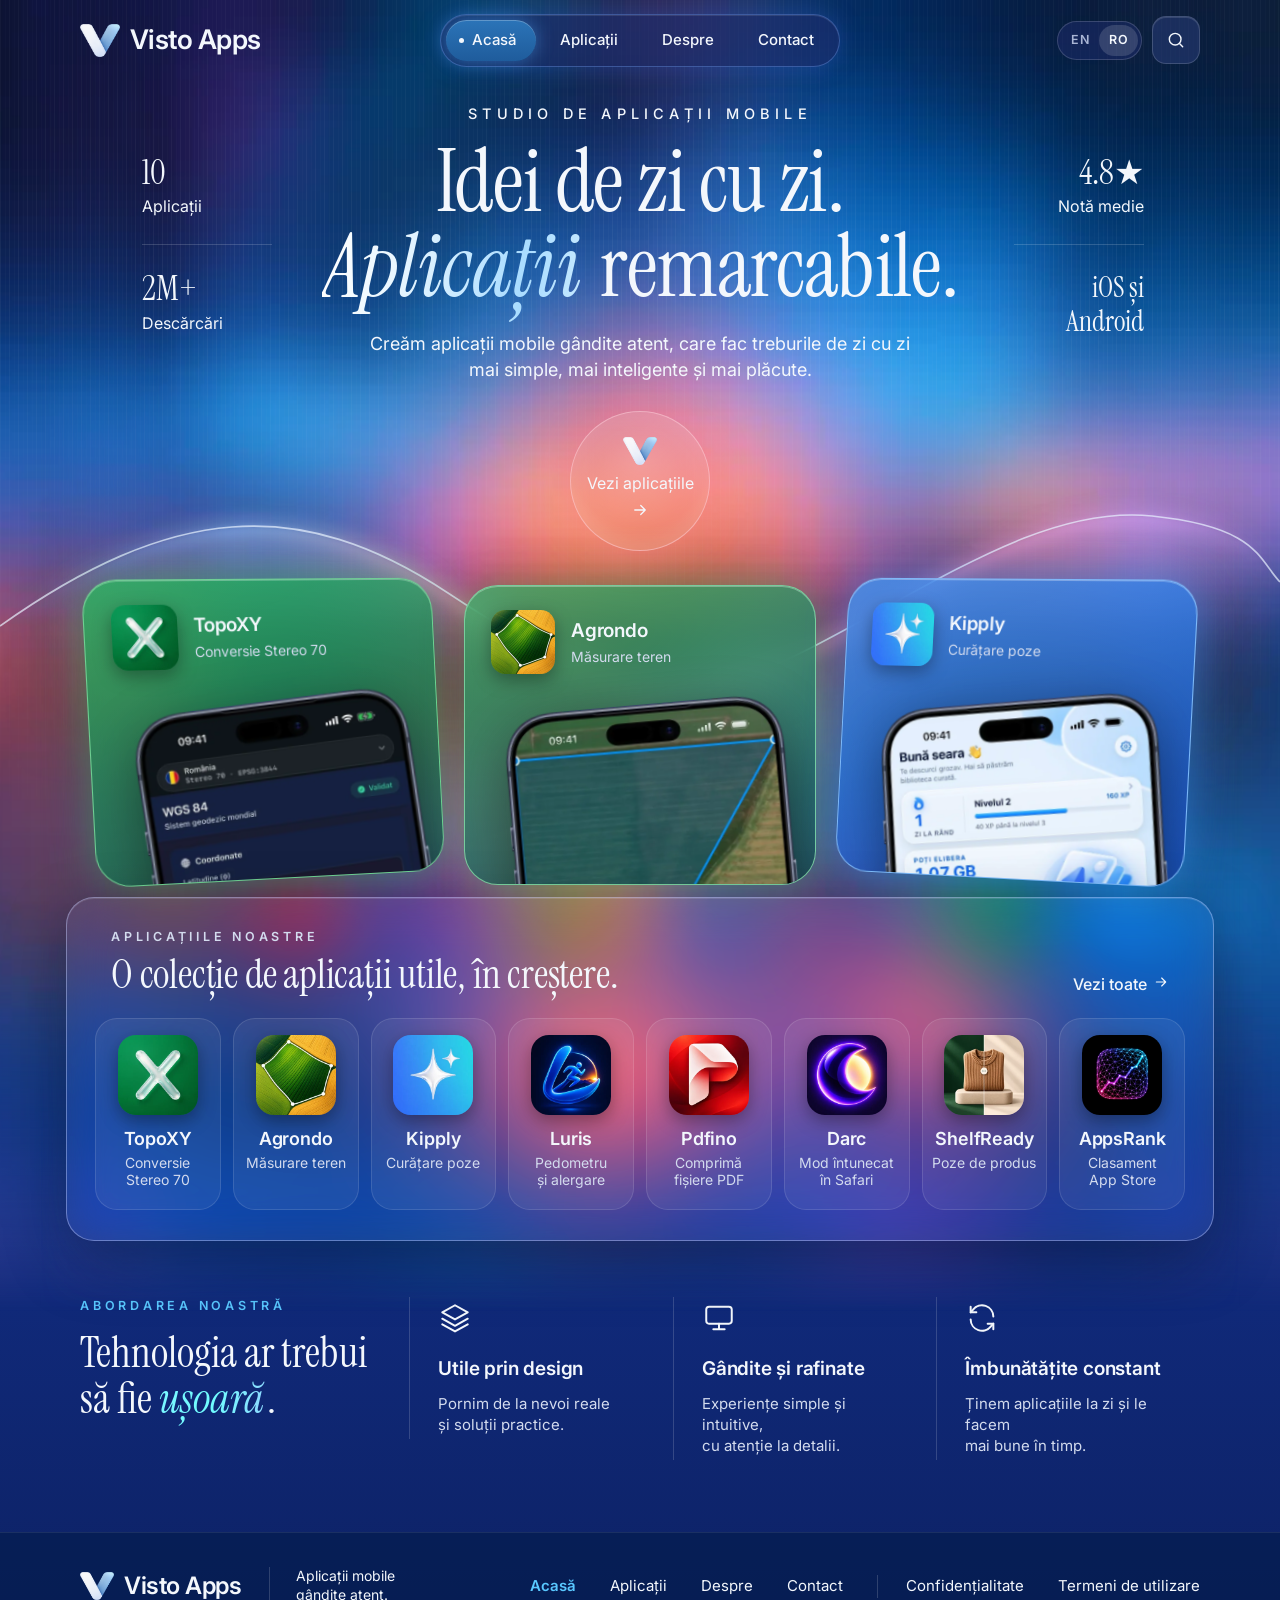
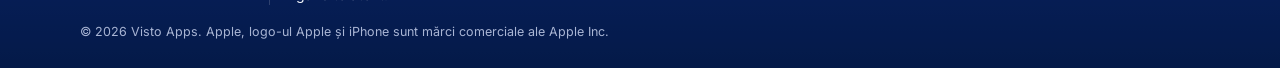
==== commit 1f313844: "Speed up the site - service worker cache, versioned assets, smaller phone images, no live blur on ph" ====
--- a/ro/index.html
+++ b/ro/index.html
@@ -17,7 +17,7 @@
   <meta property="og:title" content="Visto Apps | Studio de aplicații mobile utile pentru iPhone">
   <meta property="og:description" content="Visto Apps este studioul independent din spatele aplicațiilor TopoXY, Agrondo, Kipply, Luris, Pdfino, Darc, ShelfReady, AppsRank, Serenity și Kupfra.">
   <meta property="og:url" content="https://vistoapps.com/ro/">
-  <meta property="og:image" content="https://vistoapps.com/assets/logo/og-image.png">
+  <meta property="og:image" content="https://vistoapps.com/assets/logo/og-image.jpg">
   <meta property="og:image:width" content="1200">
   <meta property="og:image:height" content="630">
   <meta property="og:image:alt" content="Visto Apps">
@@ -26,14 +26,14 @@
   <meta name="twitter:card" content="summary_large_image">
   <meta name="twitter:title" content="Visto Apps | Studio de aplicații mobile utile pentru iPhone">
   <meta name="twitter:description" content="Visto Apps este studioul independent din spatele aplicațiilor TopoXY, Agrondo, Kipply, Luris, Pdfino, Darc, ShelfReady, AppsRank, Serenity și Kupfra.">
-  <meta name="twitter:image" content="https://vistoapps.com/assets/logo/og-image.png">
+  <meta name="twitter:image" content="https://vistoapps.com/assets/logo/og-image.jpg">
   <script type="application/ld+json">{"@context":"https://schema.org","@graph":[{"@type":"Organization","@id":"https://vistoapps.com/#organization","name":"Visto Apps","url":"https://vistoapps.com/","logo":{"@type":"ImageObject","url":"https://vistoapps.com/assets/logo/visto-v.png"},"email":"iosallapps@gmail.com","contactPoint":{"@type":"ContactPoint","contactType":"customer support","email":"iosallapps@gmail.com","availableLanguage":["English","Romanian"]},"sameAs":["https://topoxyapp.com/","https://agrondo.com/","https://kipplyapp.com/","https://lurisapp.com/","https://pdfino.com/","https://darcapp.com/","https://shelfreadyapp.com/","https://appsrankapp.com/","https://serenityjournalapp.com/","https://kupfra.com/"]},{"@type":"WebSite","@id":"https://vistoapps.com/#website","url":"https://vistoapps.com/","name":"Visto Apps","publisher":{"@id":"https://vistoapps.com/#organization"},"inLanguage":["en","ro"]},{"@type":"WebPage","@id":"https://vistoapps.com/ro/#webpage","url":"https://vistoapps.com/ro/","name":"Visto Apps | Studio de aplicații mobile utile pentru iPhone","description":"Visto Apps este studioul independent din spatele aplicațiilor TopoXY, Agrondo, Kipply, Luris, Pdfino, Darc, ShelfReady, AppsRank, Serenity și Kupfra.","inLanguage":"ro","isPartOf":{"@id":"https://vistoapps.com/#website"},"about":{"@id":"https://vistoapps.com/#organization"}},{"@type":"ItemList","name":"Visto Apps","numberOfItems":10,"itemListElement":[{"@type":"ListItem","position":1,"item":{"@type":"SoftwareApplication","name":"TopoXY: Conversie Stereo 70","description":"Convertești coordonate între WGS84, Stereo 70, PUWG, UTM și alte sisteme naționale, offline.","applicationCategory":"TravelApplication","operatingSystem":"iOS","url":"https://apps.apple.com/us/app/topoxy-coordinate-converter/id6758582908","image":"https://vistoapps.com/assets/icons/topoxy.webp","sameAs":"https://topoxyapp.com/","publisher":{"@id":"https://vistoapps.com/#organization"},"offers":{"@type":"Offer","price":"0","priceCurrency":"USD"}}},{"@type":"ListItem","position":2,"item":{"@type":"SoftwareApplication","name":"Agrondo: Măsurare teren","description":"Măsori terenuri pe harta satelit și ții evidența fiecărei parcele.","applicationCategory":"BusinessApplication","operatingSystem":"iOS","url":"https://apps.apple.com/us/app/agrondo-field-area-measure/id6775927132","image":"https://vistoapps.com/assets/icons/agrondo.webp","sameAs":"https://agrondo.com/","publisher":{"@id":"https://vistoapps.com/#organization"},"offers":{"@type":"Offer","price":"0","priceCurrency":"USD"}}},{"@type":"ListItem","position":3,"item":{"@type":"SoftwareApplication","name":"Kipply: Curățare poze","description":"Faci spațiu ștergând pozele duplicate, asemănătoare și nedorite cu o glisare.","applicationCategory":"UtilitiesApplication","operatingSystem":"iOS","url":"https://apps.apple.com/us/app/kipply-smart-phone-cleaner/id6756061280","image":"https://vistoapps.com/assets/icons/kipply.webp","sameAs":"https://kipplyapp.com/","publisher":{"@id":"https://vistoapps.com/#organization"},"offers":{"@type":"Offer","price":"0","priceCurrency":"USD"}}},{"@type":"ListItem","position":4,"item":{"@type":"SoftwareApplication","name":"Luris: Pedometru și alergare","description":"Urmărești pașii, plimbările, alergările și turele cu bicicleta prin GPS, cu un plan de antrenament.","applicationCategory":"HealthApplication","operatingSystem":"iOS","url":"https://apps.apple.com/us/app/luris-step-fitness-tracker/id6813596103","image":"https://vistoapps.com/assets/icons/luris.webp","sameAs":"https://lurisapp.com/","publisher":{"@id":"https://vistoapps.com/#organization"},"offers":{"@type":"Offer","price":"0","priceCurrency":"USD"}}},{"@type":"ListItem","position":5,"item":{"@type":"SoftwareApplication","name":"Pdfino: Comprimă fișiere PDF","description":"Micșorează PDF-urile rapid, apoi scanează, semnează, unește și completează formulare pe iPhone.","applicationCategory":"UtilitiesApplication","operatingSystem":"iOS","url":"https://apps.apple.com/us/app/pdfino-compress-pdf-file-size/id6748689545","image":"https://vistoapps.com/assets/icons/pdfino.webp","sameAs":"https://pdfino.com/","publisher":{"@id":"https://vistoapps.com/#organization"},"offers":{"@type":"Offer","price":"0","priceCurrency":"USD"}}},{"@type":"ListItem","position":6,"item":{"@type":"SoftwareApplication","name":"Darc: Mod întunecat în Safari","description":"Un mod întunecat confortabil pentru orice site din Safari, plus teme luminoase.","applicationCategory":"UtilitiesApplication","operatingSystem":"iOS","url":"https://apps.apple.com/us/app/darc-dark-mode-for-safari/id6819036330","image":"https://vistoapps.com/assets/icons/darc.webp","sameAs":"https://darcapp.com/","publisher":{"@id":"https://vistoapps.com/#organization"},"offers":{"@type":"Offer","price":"0","priceCurrency":"USD"}}},{"@type":"ListItem","position":7,"item":{"@type":"SoftwareApplication","name":"ShelfReady: Poze de produs","description":"Transformi o poză rapidă într-o fotografie de produs pe fundal alb, în câteva secunde.","applicationCategory":"MultimediaApplication","operatingSystem":"iOS","url":"https://apps.apple.com/us/app/shelfready-product-photos/id6818769240","image":"https://vistoapps.com/assets/icons/shelfready.webp","sameAs":"https://shelfreadyapp.com/","publisher":{"@id":"https://vistoapps.com/#organization"},"offers":{"@type":"Offer","price":"0","priceCurrency":"USD"}}},{"@type":"ListItem","position":8,"item":{"@type":"SoftwareApplication","name":"AppsRank: Clasament App Store","description":"Urmărești zilnic clasamentele aplicațiilor din App Store, în peste 160 de țări.","applicationCategory":"DeveloperApplication","operatingSystem":"iOS","url":"https://apps.apple.com/us/app/appsrank-ranking-tracker/id6762045370","image":"https://vistoapps.com/assets/icons/appsrank.webp","sameAs":"https://appsrankapp.com/","publisher":{"@id":"https://vistoapps.com/#organization"},"offers":{"@type":"Offer","price":"0","priceCurrency":"USD"}}},{"@type":"ListItem","position":9,"item":{"@type":"SoftwareApplication","name":"Serenity: Jurnal personal AI","description":"Notezi starea cu o atingere, scrii pornind de la întrebări bine alese și vezi ce te ajută.","applicationCategory":"HealthApplication","operatingSystem":"iOS","url":"https://apps.apple.com/us/app/serenity-ai-mood-journal/id6761684674","image":"https://vistoapps.com/assets/icons/serenity.webp","sameAs":"https://serenityjournalapp.com/","publisher":{"@id":"https://vistoapps.com/#organization"},"offers":{"@type":"Offer","price":"0","priceCurrency":"USD"}}},{"@type":"ListItem","position":10,"item":{"@type":"SoftwareApplication","name":"Kupfra: Calculator construcții","description":"Calcule pentru beton, gresie, scări și instalații electrice, după standardele reale de construcții.","applicationCategory":"UtilitiesApplication","operatingSystem":"iOS","url":"https://apps.apple.com/us/app/kupfra-construction-calculator/id6827716801","image":"https://vistoapps.com/assets/icons/kupfra.webp","sameAs":"https://kupfra.com/","publisher":{"@id":"https://vistoapps.com/#organization"},"offers":{"@type":"Offer","price":"0","priceCurrency":"USD"}}}]}]}</script>
   <!--/gen:seo-->
   <link rel="icon" href="/assets/logo/favicon-32.png" sizes="32x32" type="image/png">
   <link rel="apple-touch-icon" href="/assets/logo/apple-touch-icon.png">
   <link rel="preload" href="/assets/fonts/instrument-serif.woff2" as="font" type="font/woff2" crossorigin>
   <link rel="preload" href="/assets/fonts/inter.woff2" as="font" type="font/woff2" crossorigin>
-  <link rel="stylesheet" href="/css/styles.css">
+  <link rel="stylesheet" href="/css/styles.css?v=0fcd2f04bb">
 </head>
 <body data-page="home" data-title-key="meta.home.title" data-desc-key="meta.home.desc">
   <div class="backdrop" aria-hidden="true"></div>
@@ -103,7 +103,7 @@
   </main>
 
   <footer class="site-footer" id="site-footer"></footer>
-  <script src="/js/data.js"></script>
-  <script src="/js/site.js"></script>
+  <script src="/js/data.js?v=00a775be31"></script>
+  <script src="/js/site.js?v=2ecc7d6d7a"></script>
 </body>
 </html>
--- a/css/styles.css
+++ b/css/styles.css
@@ -62,15 +62,15 @@
 .backdrop { position: absolute; left: 0; right: 0; top: 0; height: 100%; z-index: -2; pointer-events: none; overflow: hidden;
   background: linear-gradient(180deg, #08132f 0px, #0d2466 300px, #15399c 700px, #122e86 1100px, #0d2266 1600px, #0a1a4c 100%); }
 body { position: relative; }
-body[data-page="home"] { --page-bg: url("../assets/bg/home.webp"); --page-bg-h: 1312px; }
-body[data-page="apps"] { --page-bg: url("../assets/bg/apps.webp"); --page-bg-h: 1312px; }
-body[data-page="about"] { --page-bg: url("../assets/bg/about.webp"); --page-bg-h: 1797px; }
-body[data-page="contact"] { --page-bg: url("../assets/bg/contact.webp"); --page-bg-h: 1312px; }
-body:not([data-page="home"]):not([data-page="apps"]):not([data-page="about"]) { --page-bg: url("../assets/bg/contact.webp"); --page-bg-h: 1312px; }
+body[data-page="home"] { --page-bg: url("../assets/bg/home.webp"); --page-bg-wide: url("../assets/bg/home-wide.webp"); --page-bg-h: 1312px; }
+body[data-page="apps"] { --page-bg: url("../assets/bg/apps.webp"); --page-bg-wide: url("../assets/bg/apps-wide.webp"); --page-bg-h: 1312px; }
+body[data-page="about"] { --page-bg: url("../assets/bg/about.webp"); --page-bg-wide: url("../assets/bg/about-wide.webp"); --page-bg-h: 1797px; }
+body[data-page="contact"] { --page-bg: url("../assets/bg/contact.webp"); --page-bg-wide: url("../assets/bg/contact-wide.webp"); --page-bg-h: 1312px; }
+body:not([data-page="home"]):not([data-page="apps"]):not([data-page="about"]) { --page-bg: url("../assets/bg/contact.webp"); --page-bg-wide: url("../assets/bg/contact-wide.webp"); --page-bg-h: 1312px; }
 /* wide layer: the same art stretched to the window, for the sides on large screens */
 .backdrop::before {
   content: ""; position: absolute; left: -5%; right: -5%; top: 0; height: var(--page-bg-h);
-  background: var(--page-bg) top center / 100% 100% no-repeat; filter: blur(30px) saturate(1.1);
+  background: var(--page-bg-wide) top center / 100% 100% no-repeat;
   -webkit-mask-image: linear-gradient(180deg, #000 75%, transparent); mask-image: linear-gradient(180deg, #000 75%, transparent);
 }
 /* core layer: the art at the design width, aligned with the content */
@@ -514,3 +514,23 @@
   .legal-table th, .legal-table td { padding: 0; border: 0; white-space: normal; }
   .legal-table tbody th { grid-column: 1 / -1; }
 }
+
+/* Phones: plain text sections line up with the text inside cards and panels (28 px from the edge) */
+@media (max-width: 640px) {
+  .container.features { padding-left: 28px; padding-right: 28px; }
+  main.container .philosophy, main.container .guarantees, main.container .legal,
+  .story > div:last-child, .build > div:last-child, .contact-card { padding-left: 12px; padding-right: 12px; }
+  .contact-card { padding-left: 22px; padding-right: 22px; }
+  .footer-inner, .footer-legal { padding-left: 28px; padding-right: 28px; }
+  .panel--apps { margin-left: 0; margin-right: 0; }
+  .portfolio .panel-head { margin: 0 12px 16px; }
+  .page-hero .lede, .home-hero .lede { padding: 0 12px; }
+}
+
+/* Phones: the background is already blurred art, so live backdrop blur only costs GPU time while scrolling */
+@media (max-width: 900px), (hover: none) {
+  .glass, .hero-card, .explore, .site-header.is-scrolled { -webkit-backdrop-filter: none; backdrop-filter: none; }
+  .site-header.is-scrolled { background: rgba(8, 17, 43, .88); }
+  .panel--apps { background: rgba(40, 60, 150, .35); }
+  .search-bar, .mobile-menu { background: rgba(14, 26, 70, .96); }
+}
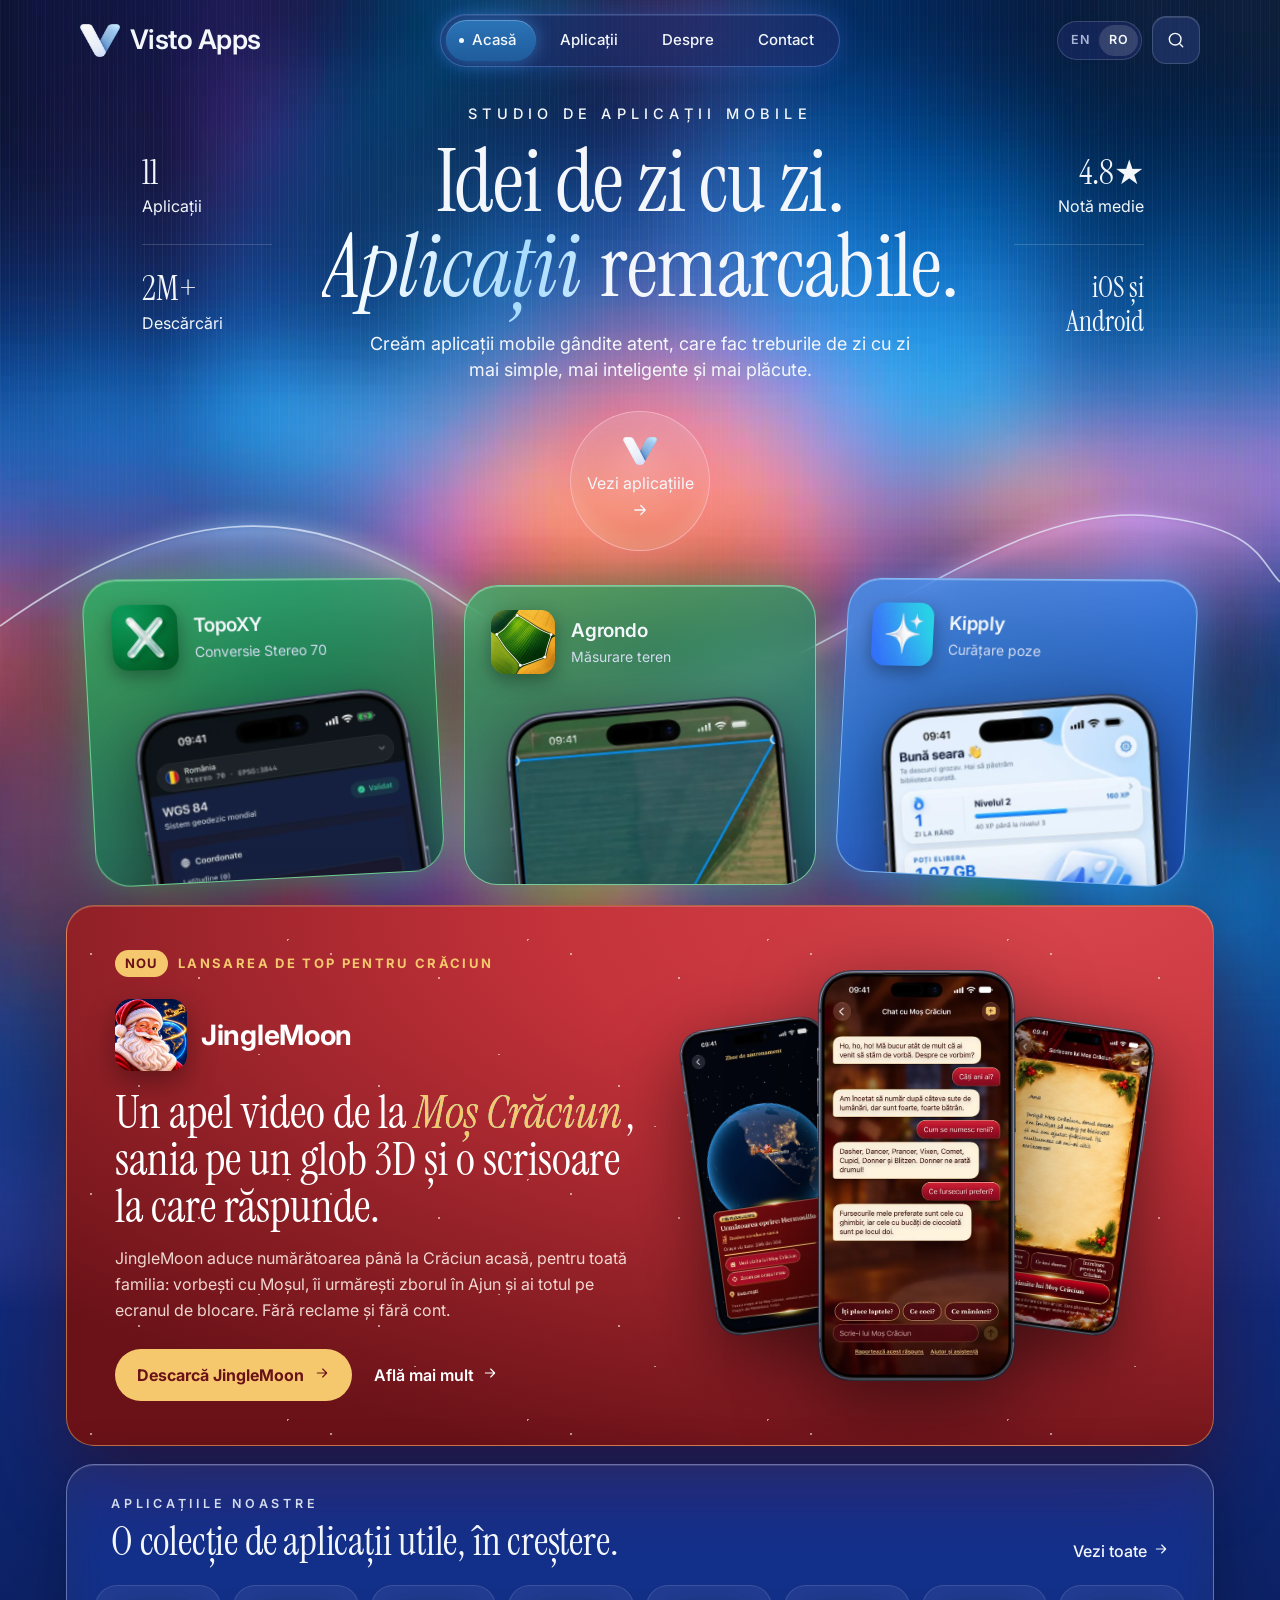
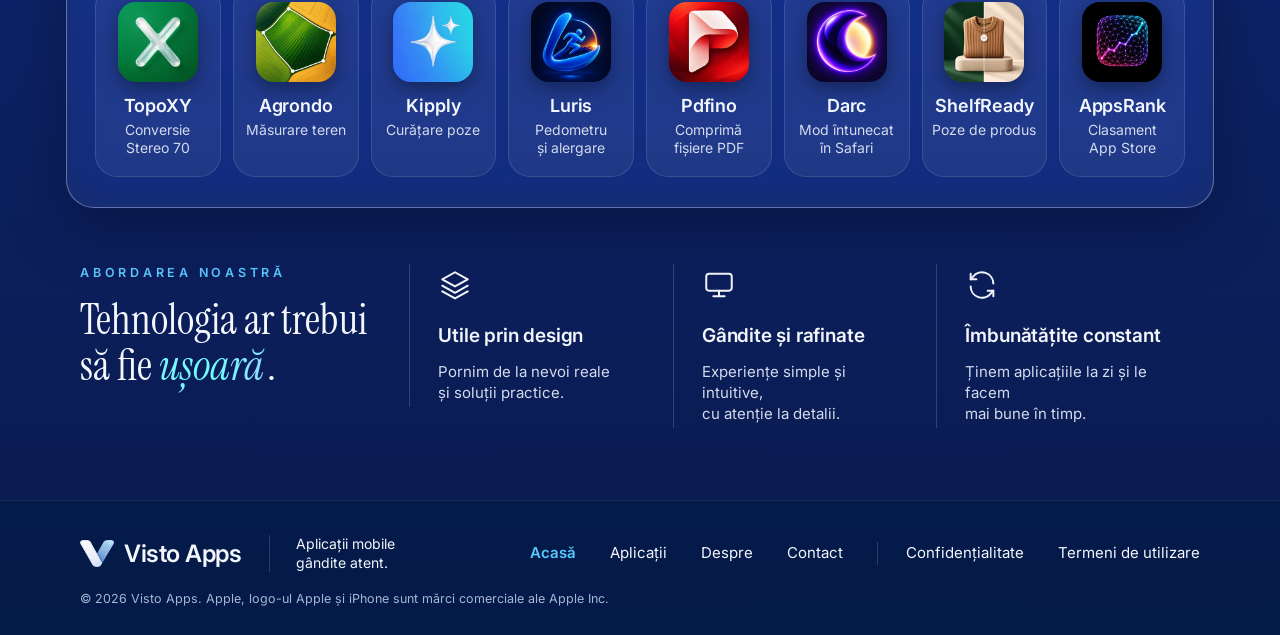
==== commit f4ef6786: "Add JingleMoon with a Top release for Christmas card on Home - the new Christmas app gets a large re" ====
--- a/ro/index.html
+++ b/ro/index.html
@@ -2,10 +2,10 @@
 <html lang="ro">
 <head>
   <meta charset="utf-8">
-  <meta name="viewport" content="width=device-width, initial-scale=1">
+  <meta name="viewport" content="width=device-width, initial-scale=1, viewport-fit=cover">
   <title>Visto Apps | Studio de aplicații mobile utile pentru iPhone</title>
-  <meta name="description" content="Visto Apps este studioul independent din spatele aplicațiilor TopoXY, Agrondo, Kipply, Luris, Pdfino, Darc, ShelfReady, AppsRank, Serenity și Kupfra.">
-  <meta name="theme-color" content="#08112b">
+  <meta name="description" content="Visto Apps este studioul independent din spatele aplicațiilor JingleMoon, TopoXY, Agrondo, Kipply, Luris, Pdfino, Darc, ShelfReady, AppsRank, Serenity și Kupfra.">
+  <meta name="theme-color" content="#10285a">
   <!--gen:seo-->
   <link rel="canonical" href="https://vistoapps.com/ro/">
   <link rel="alternate" hreflang="en" href="https://vistoapps.com/">
@@ -15,7 +15,7 @@
   <meta property="og:type" content="website">
   <meta property="og:site_name" content="Visto Apps">
   <meta property="og:title" content="Visto Apps | Studio de aplicații mobile utile pentru iPhone">
-  <meta property="og:description" content="Visto Apps este studioul independent din spatele aplicațiilor TopoXY, Agrondo, Kipply, Luris, Pdfino, Darc, ShelfReady, AppsRank, Serenity și Kupfra.">
+  <meta property="og:description" content="Visto Apps este studioul independent din spatele aplicațiilor JingleMoon, TopoXY, Agrondo, Kipply, Luris, Pdfino, Darc, ShelfReady, AppsRank, Serenity și Kupfra.">
   <meta property="og:url" content="https://vistoapps.com/ro/">
   <meta property="og:image" content="https://vistoapps.com/assets/logo/og-image.jpg">
   <meta property="og:image:width" content="1200">
@@ -25,15 +25,15 @@
   <meta property="og:locale:alternate" content="en_US">
   <meta name="twitter:card" content="summary_large_image">
   <meta name="twitter:title" content="Visto Apps | Studio de aplicații mobile utile pentru iPhone">
-  <meta name="twitter:description" content="Visto Apps este studioul independent din spatele aplicațiilor TopoXY, Agrondo, Kipply, Luris, Pdfino, Darc, ShelfReady, AppsRank, Serenity și Kupfra.">
+  <meta name="twitter:description" content="Visto Apps este studioul independent din spatele aplicațiilor JingleMoon, TopoXY, Agrondo, Kipply, Luris, Pdfino, Darc, ShelfReady, AppsRank, Serenity și Kupfra.">
   <meta name="twitter:image" content="https://vistoapps.com/assets/logo/og-image.jpg">
-  <script type="application/ld+json">{"@context":"https://schema.org","@graph":[{"@type":"Organization","@id":"https://vistoapps.com/#organization","name":"Visto Apps","url":"https://vistoapps.com/","logo":{"@type":"ImageObject","url":"https://vistoapps.com/assets/logo/visto-v.png"},"email":"iosallapps@gmail.com","contactPoint":{"@type":"ContactPoint","contactType":"customer support","email":"iosallapps@gmail.com","availableLanguage":["English","Romanian"]},"sameAs":["https://topoxyapp.com/","https://agrondo.com/","https://kipplyapp.com/","https://lurisapp.com/","https://pdfino.com/","https://darcapp.com/","https://shelfreadyapp.com/","https://appsrankapp.com/","https://serenityjournalapp.com/","https://kupfra.com/"]},{"@type":"WebSite","@id":"https://vistoapps.com/#website","url":"https://vistoapps.com/","name":"Visto Apps","publisher":{"@id":"https://vistoapps.com/#organization"},"inLanguage":["en","ro"]},{"@type":"WebPage","@id":"https://vistoapps.com/ro/#webpage","url":"https://vistoapps.com/ro/","name":"Visto Apps | Studio de aplicații mobile utile pentru iPhone","description":"Visto Apps este studioul independent din spatele aplicațiilor TopoXY, Agrondo, Kipply, Luris, Pdfino, Darc, ShelfReady, AppsRank, Serenity și Kupfra.","inLanguage":"ro","isPartOf":{"@id":"https://vistoapps.com/#website"},"about":{"@id":"https://vistoapps.com/#organization"}},{"@type":"ItemList","name":"Visto Apps","numberOfItems":10,"itemListElement":[{"@type":"ListItem","position":1,"item":{"@type":"SoftwareApplication","name":"TopoXY: Conversie Stereo 70","description":"Convertești coordonate între WGS84, Stereo 70, PUWG, UTM și alte sisteme naționale, offline.","applicationCategory":"TravelApplication","operatingSystem":"iOS","url":"https://apps.apple.com/us/app/topoxy-coordinate-converter/id6758582908","image":"https://vistoapps.com/assets/icons/topoxy.webp","sameAs":"https://topoxyapp.com/","publisher":{"@id":"https://vistoapps.com/#organization"},"offers":{"@type":"Offer","price":"0","priceCurrency":"USD"}}},{"@type":"ListItem","position":2,"item":{"@type":"SoftwareApplication","name":"Agrondo: Măsurare teren","description":"Măsori terenuri pe harta satelit și ții evidența fiecărei parcele.","applicationCategory":"BusinessApplication","operatingSystem":"iOS","url":"https://apps.apple.com/us/app/agrondo-field-area-measure/id6775927132","image":"https://vistoapps.com/assets/icons/agrondo.webp","sameAs":"https://agrondo.com/","publisher":{"@id":"https://vistoapps.com/#organization"},"offers":{"@type":"Offer","price":"0","priceCurrency":"USD"}}},{"@type":"ListItem","position":3,"item":{"@type":"SoftwareApplication","name":"Kipply: Curățare poze","description":"Faci spațiu ștergând pozele duplicate, asemănătoare și nedorite cu o glisare.","applicationCategory":"UtilitiesApplication","operatingSystem":"iOS","url":"https://apps.apple.com/us/app/kipply-smart-phone-cleaner/id6756061280","image":"https://vistoapps.com/assets/icons/kipply.webp","sameAs":"https://kipplyapp.com/","publisher":{"@id":"https://vistoapps.com/#organization"},"offers":{"@type":"Offer","price":"0","priceCurrency":"USD"}}},{"@type":"ListItem","position":4,"item":{"@type":"SoftwareApplication","name":"Luris: Pedometru și alergare","description":"Urmărești pașii, plimbările, alergările și turele cu bicicleta prin GPS, cu un plan de antrenament.","applicationCategory":"HealthApplication","operatingSystem":"iOS","url":"https://apps.apple.com/us/app/luris-step-fitness-tracker/id6813596103","image":"https://vistoapps.com/assets/icons/luris.webp","sameAs":"https://lurisapp.com/","publisher":{"@id":"https://vistoapps.com/#organization"},"offers":{"@type":"Offer","price":"0","priceCurrency":"USD"}}},{"@type":"ListItem","position":5,"item":{"@type":"SoftwareApplication","name":"Pdfino: Comprimă fișiere PDF","description":"Micșorează PDF-urile rapid, apoi scanează, semnează, unește și completează formulare pe iPhone.","applicationCategory":"UtilitiesApplication","operatingSystem":"iOS","url":"https://apps.apple.com/us/app/pdfino-compress-pdf-file-size/id6748689545","image":"https://vistoapps.com/assets/icons/pdfino.webp","sameAs":"https://pdfino.com/","publisher":{"@id":"https://vistoapps.com/#organization"},"offers":{"@type":"Offer","price":"0","priceCurrency":"USD"}}},{"@type":"ListItem","position":6,"item":{"@type":"SoftwareApplication","name":"Darc: Mod întunecat în Safari","description":"Un mod întunecat confortabil pentru orice site din Safari, plus teme luminoase.","applicationCategory":"UtilitiesApplication","operatingSystem":"iOS","url":"https://apps.apple.com/us/app/darc-dark-mode-for-safari/id6819036330","image":"https://vistoapps.com/assets/icons/darc.webp","sameAs":"https://darcapp.com/","publisher":{"@id":"https://vistoapps.com/#organization"},"offers":{"@type":"Offer","price":"0","priceCurrency":"USD"}}},{"@type":"ListItem","position":7,"item":{"@type":"SoftwareApplication","name":"ShelfReady: Poze de produs","description":"Transformi o poză rapidă într-o fotografie de produs pe fundal alb, în câteva secunde.","applicationCategory":"MultimediaApplication","operatingSystem":"iOS","url":"https://apps.apple.com/us/app/shelfready-product-photos/id6818769240","image":"https://vistoapps.com/assets/icons/shelfready.webp","sameAs":"https://shelfreadyapp.com/","publisher":{"@id":"https://vistoapps.com/#organization"},"offers":{"@type":"Offer","price":"0","priceCurrency":"USD"}}},{"@type":"ListItem","position":8,"item":{"@type":"SoftwareApplication","name":"AppsRank: Clasament App Store","description":"Urmărești zilnic clasamentele aplicațiilor din App Store, în peste 160 de țări.","applicationCategory":"DeveloperApplication","operatingSystem":"iOS","url":"https://apps.apple.com/us/app/appsrank-ranking-tracker/id6762045370","image":"https://vistoapps.com/assets/icons/appsrank.webp","sameAs":"https://appsrankapp.com/","publisher":{"@id":"https://vistoapps.com/#organization"},"offers":{"@type":"Offer","price":"0","priceCurrency":"USD"}}},{"@type":"ListItem","position":9,"item":{"@type":"SoftwareApplication","name":"Serenity: Jurnal personal AI","description":"Notezi starea cu o atingere, scrii pornind de la întrebări bine alese și vezi ce te ajută.","applicationCategory":"HealthApplication","operatingSystem":"iOS","url":"https://apps.apple.com/us/app/serenity-ai-mood-journal/id6761684674","image":"https://vistoapps.com/assets/icons/serenity.webp","sameAs":"https://serenityjournalapp.com/","publisher":{"@id":"https://vistoapps.com/#organization"},"offers":{"@type":"Offer","price":"0","priceCurrency":"USD"}}},{"@type":"ListItem","position":10,"item":{"@type":"SoftwareApplication","name":"Kupfra: Calculator construcții","description":"Calcule pentru beton, gresie, scări și instalații electrice, după standardele reale de construcții.","applicationCategory":"UtilitiesApplication","operatingSystem":"iOS","url":"https://apps.apple.com/us/app/kupfra-construction-calculator/id6827716801","image":"https://vistoapps.com/assets/icons/kupfra.webp","sameAs":"https://kupfra.com/","publisher":{"@id":"https://vistoapps.com/#organization"},"offers":{"@type":"Offer","price":"0","priceCurrency":"USD"}}}]}]}</script>
+  <script type="application/ld+json">{"@context":"https://schema.org","@graph":[{"@type":"Organization","@id":"https://vistoapps.com/#organization","name":"Visto Apps","url":"https://vistoapps.com/","logo":{"@type":"ImageObject","url":"https://vistoapps.com/assets/logo/visto-v.png"},"email":"iosallapps@gmail.com","contactPoint":{"@type":"ContactPoint","contactType":"customer support","email":"iosallapps@gmail.com","availableLanguage":["English","Romanian"]},"sameAs":["https://jinglemoon.com/","https://topoxyapp.com/","https://agrondo.com/","https://kipplyapp.com/","https://lurisapp.com/","https://pdfino.com/","https://darcapp.com/","https://shelfreadyapp.com/","https://appsrankapp.com/","https://serenityjournalapp.com/","https://kupfra.com/"]},{"@type":"WebSite","@id":"https://vistoapps.com/#website","url":"https://vistoapps.com/","name":"Visto Apps","publisher":{"@id":"https://vistoapps.com/#organization"},"inLanguage":["en","ro"]},{"@type":"WebPage","@id":"https://vistoapps.com/ro/#webpage","url":"https://vistoapps.com/ro/","name":"Visto Apps | Studio de aplicații mobile utile pentru iPhone","description":"Visto Apps este studioul independent din spatele aplicațiilor JingleMoon, TopoXY, Agrondo, Kipply, Luris, Pdfino, Darc, ShelfReady, AppsRank, Serenity și Kupfra.","inLanguage":"ro","isPartOf":{"@id":"https://vistoapps.com/#website"},"about":{"@id":"https://vistoapps.com/#organization"}},{"@type":"ItemList","name":"Visto Apps","numberOfItems":11,"itemListElement":[{"@type":"ListItem","position":1,"item":{"@type":"SoftwareApplication","name":"JingleMoon: Moș Crăciun și apel video","description":"Urmărești sania lui Moș Crăciun pe un glob 3D, vorbești cu Moșul, îi scrii o scrisoare și primești un apel video de la el.","applicationCategory":"EntertainmentApplication","operatingSystem":"iOS","url":"https://apps.apple.com/us/app/jinglemoon-santa-tracker/id6829834796","image":"https://vistoapps.com/assets/icons/jinglemoon.webp","sameAs":"https://jinglemoon.com/","publisher":{"@id":"https://vistoapps.com/#organization"},"offers":{"@type":"Offer","price":"0","priceCurrency":"USD"}}},{"@type":"ListItem","position":2,"item":{"@type":"SoftwareApplication","name":"TopoXY: Conversie Stereo 70","description":"Convertești coordonate între WGS84, Stereo 70, PUWG, UTM și alte sisteme naționale, offline.","applicationCategory":"TravelApplication","operatingSystem":"iOS","url":"https://apps.apple.com/us/app/topoxy-coordinate-converter/id6758582908","image":"https://vistoapps.com/assets/icons/topoxy.webp","sameAs":"https://topoxyapp.com/","publisher":{"@id":"https://vistoapps.com/#organization"},"offers":{"@type":"Offer","price":"0","priceCurrency":"USD"}}},{"@type":"ListItem","position":3,"item":{"@type":"SoftwareApplication","name":"Agrondo: Măsurare teren","description":"Măsori terenuri pe harta satelit și ții evidența fiecărei parcele.","applicationCategory":"BusinessApplication","operatingSystem":"iOS","url":"https://apps.apple.com/us/app/agrondo-field-area-measure/id6775927132","image":"https://vistoapps.com/assets/icons/agrondo.webp","sameAs":"https://agrondo.com/","publisher":{"@id":"https://vistoapps.com/#organization"},"offers":{"@type":"Offer","price":"0","priceCurrency":"USD"}}},{"@type":"ListItem","position":4,"item":{"@type":"SoftwareApplication","name":"Kipply: Curățare poze","description":"Faci spațiu ștergând pozele duplicate, asemănătoare și nedorite cu o glisare.","applicationCategory":"UtilitiesApplication","operatingSystem":"iOS","url":"https://apps.apple.com/us/app/kipply-smart-phone-cleaner/id6756061280","image":"https://vistoapps.com/assets/icons/kipply.webp","sameAs":"https://kipplyapp.com/","publisher":{"@id":"https://vistoapps.com/#organization"},"offers":{"@type":"Offer","price":"0","priceCurrency":"USD"}}},{"@type":"ListItem","position":5,"item":{"@type":"SoftwareApplication","name":"Luris: Pedometru și alergare","description":"Urmărești pașii, plimbările, alergările și turele cu bicicleta prin GPS, cu un plan de antrenament.","applicationCategory":"HealthApplication","operatingSystem":"iOS","url":"https://apps.apple.com/us/app/luris-step-fitness-tracker/id6813596103","image":"https://vistoapps.com/assets/icons/luris.webp","sameAs":"https://lurisapp.com/","publisher":{"@id":"https://vistoapps.com/#organization"},"offers":{"@type":"Offer","price":"0","priceCurrency":"USD"}}},{"@type":"ListItem","position":6,"item":{"@type":"SoftwareApplication","name":"Pdfino: Comprimă fișiere PDF","description":"Micșorează PDF-urile rapid, apoi scanează, semnează, unește și completează formulare pe iPhone.","applicationCategory":"UtilitiesApplication","operatingSystem":"iOS","url":"https://apps.apple.com/us/app/pdfino-compress-pdf-file-size/id6748689545","image":"https://vistoapps.com/assets/icons/pdfino.webp","sameAs":"https://pdfino.com/","publisher":{"@id":"https://vistoapps.com/#organization"},"offers":{"@type":"Offer","price":"0","priceCurrency":"USD"}}},{"@type":"ListItem","position":7,"item":{"@type":"SoftwareApplication","name":"Darc: Mod întunecat în Safari","description":"Un mod întunecat confortabil pentru orice site din Safari, plus teme luminoase.","applicationCategory":"UtilitiesApplication","operatingSystem":"iOS","url":"https://apps.apple.com/us/app/darc-dark-mode-for-safari/id6819036330","image":"https://vistoapps.com/assets/icons/darc.webp","sameAs":"https://darcapp.com/","publisher":{"@id":"https://vistoapps.com/#organization"},"offers":{"@type":"Offer","price":"0","priceCurrency":"USD"}}},{"@type":"ListItem","position":8,"item":{"@type":"SoftwareApplication","name":"ShelfReady: Poze de produs","description":"Transformi o poză rapidă într-o fotografie de produs pe fundal alb, în câteva secunde.","applicationCategory":"MultimediaApplication","operatingSystem":"iOS","url":"https://apps.apple.com/us/app/shelfready-product-photos/id6818769240","image":"https://vistoapps.com/assets/icons/shelfready.webp","sameAs":"https://shelfreadyapp.com/","publisher":{"@id":"https://vistoapps.com/#organization"},"offers":{"@type":"Offer","price":"0","priceCurrency":"USD"}}},{"@type":"ListItem","position":9,"item":{"@type":"SoftwareApplication","name":"AppsRank: Clasament App Store","description":"Urmărești zilnic clasamentele aplicațiilor din App Store, în peste 160 de țări.","applicationCategory":"DeveloperApplication","operatingSystem":"iOS","url":"https://apps.apple.com/us/app/appsrank-ranking-tracker/id6762045370","image":"https://vistoapps.com/assets/icons/appsrank.webp","sameAs":"https://appsrankapp.com/","publisher":{"@id":"https://vistoapps.com/#organization"},"offers":{"@type":"Offer","price":"0","priceCurrency":"USD"}}},{"@type":"ListItem","position":10,"item":{"@type":"SoftwareApplication","name":"Serenity: Jurnal personal AI","description":"Notezi starea cu o atingere, scrii pornind de la întrebări bine alese și vezi ce te ajută.","applicationCategory":"HealthApplication","operatingSystem":"iOS","url":"https://apps.apple.com/us/app/serenity-ai-mood-journal/id6761684674","image":"https://vistoapps.com/assets/icons/serenity.webp","sameAs":"https://serenityjournalapp.com/","publisher":{"@id":"https://vistoapps.com/#organization"},"offers":{"@type":"Offer","price":"0","priceCurrency":"USD"}}},{"@type":"ListItem","position":11,"item":{"@type":"SoftwareApplication","name":"Kupfra: Calculator construcții","description":"Calcule pentru beton, gresie, scări și instalații electrice, după standardele reale de construcții.","applicationCategory":"UtilitiesApplication","operatingSystem":"iOS","url":"https://apps.apple.com/us/app/kupfra-construction-calculator/id6827716801","image":"https://vistoapps.com/assets/icons/kupfra.webp","sameAs":"https://kupfra.com/","publisher":{"@id":"https://vistoapps.com/#organization"},"offers":{"@type":"Offer","price":"0","priceCurrency":"USD"}}}]}]}</script>
   <!--/gen:seo-->
   <link rel="icon" href="/assets/logo/favicon-32.png" sizes="32x32" type="image/png">
   <link rel="apple-touch-icon" href="/assets/logo/apple-touch-icon.png">
   <link rel="preload" href="/assets/fonts/instrument-serif.woff2" as="font" type="font/woff2" crossorigin>
   <link rel="preload" href="/assets/fonts/inter.woff2" as="font" type="font/woff2" crossorigin>
-  <link rel="stylesheet" href="/css/styles.css?v=0fcd2f04bb">
+  <link rel="stylesheet" href="/css/styles.css?v=7dc539c9b3">
 </head>
 <body data-page="home" data-title-key="meta.home.title" data-desc-key="meta.home.desc">
   <div class="backdrop" aria-hidden="true"></div>
@@ -66,6 +66,25 @@
       </a>
 
       <div class="hero-cards" id="hero-cards"></div>
+
+      <section class="xmas" aria-labelledby="xmas-title">
+        <div class="xmas__snow" aria-hidden="true"></div>
+        <div class="xmas__text">
+          <p class="xmas__kicker"><span class="xmas__badge" data-i18n="home.xmas.new">Nou</span><span data-i18n="home.xmas.kicker">Lansarea de top pentru Crăciun</span></p>
+          <p class="xmas__app"><img class="app-icon" src="/assets/icons/jinglemoon.webp" width="72" height="72" alt=""><span class="xmas__name">JingleMoon</span></p>
+          <h2 class="xmas__title" id="xmas-title" data-i18n="home.xmas.title">Un apel video de la <em>Moș Crăciun</em>, sania pe un glob 3D și o scrisoare la care răspunde.</h2>
+          <p class="xmas__lede" data-i18n="home.xmas.lede">JingleMoon aduce numărătoarea până la Crăciun acasă, pentru toată familia: vorbești cu Moșul, îi urmărești zborul în Ajun și ai totul pe ecranul de blocare. Fără reclame și fără cont.</p>
+          <p class="xmas__actions">
+            <a class="xmas__cta" href="https://apps.apple.com/us/app/jinglemoon-santa-tracker/id6829834796" target="_blank" rel="noopener"><span data-i18n="home.xmas.cta">Descarcă JingleMoon</span><span data-icon="arrow"></span></a>
+            <a class="xmas__more" href="https://jinglemoon.com/" target="_blank" rel="noopener"><span data-i18n="home.xmas.site">Află mai mult</span><span data-icon="arrow"></span></a>
+          </p>
+        </div>
+        <div class="xmas__phones" aria-hidden="true">
+          <img data-lang-src="/assets/phones/jinglemoon-xmas-1-{lang}.webp" src="/assets/phones/jinglemoon-xmas-1-en.webp" width="480" height="995" alt="" decoding="async">
+          <img data-lang-src="/assets/phones/jinglemoon-xmas-0-{lang}.webp" src="/assets/phones/jinglemoon-xmas-0-en.webp" width="480" height="995" alt="" decoding="async">
+          <img data-lang-src="/assets/phones/jinglemoon-xmas-2-{lang}.webp" src="/assets/phones/jinglemoon-xmas-2-en.webp" width="480" height="995" alt="" decoding="async">
+        </div>
+      </section>
 
       <section class="panel panel--apps glass" aria-labelledby="home-apps-title">
         <div class="panel-head">
@@ -103,7 +122,7 @@
   </main>
 
   <footer class="site-footer" id="site-footer"></footer>
-  <script src="/js/data.js?v=00a775be31"></script>
-  <script src="/js/site.js?v=2ecc7d6d7a"></script>
+  <script src="/js/data.js?v=b694b3a76e"></script>
+  <script src="/js/site.js?v=9928c9e44c"></script>
 </body>
 </html>
--- a/css/styles.css
+++ b/css/styles.css
@@ -2,6 +2,8 @@
 
 @font-face { font-family: "Instrument Serif"; src: url("../assets/fonts/instrument-serif.woff2") format("woff2"); font-weight: 400; font-style: normal; font-display: swap; }
 @font-face { font-family: "Instrument Serif"; src: url("../assets/fonts/instrument-serif-italic.woff2") format("woff2"); font-weight: 400; font-style: italic; font-display: swap; }
+@font-face { font-family: "Instrument Serif Fallback"; src: local("Times New Roman"), local("TimesNewRomanPSMT"), local("Times"), local("Liberation Serif"), local("Tinos"); font-style: normal; size-adjust: 83.4%; }
+@font-face { font-family: "Instrument Serif Fallback"; src: local("Times New Roman Italic"), local("TimesNewRomanPS-ItalicMT"), local("Times-Italic"), local("Liberation Serif Italic"), local("Tinos Italic"); font-style: italic; size-adjust: 88.1%; }
 @font-face { font-family: "Inter"; src: url("../assets/fonts/inter.woff2") format("woff2"); font-weight: 100 900; font-style: normal; font-display: swap; }
 
 :root {
@@ -26,7 +28,7 @@
   --glass-line: rgba(255, 255, 255, 0.16);
   --glass-line-2: rgba(255, 255, 255, 0.28);
   --divider: rgba(255, 255, 255, 0.16);
-  --serif: "Instrument Serif", "Iowan Old Style", Georgia, serif;
+  --serif: "Instrument Serif", "Instrument Serif Fallback", Georgia, serif;
   --sans: "Inter", -apple-system, BlinkMacSystemFont, "Segoe UI", Roboto, sans-serif;
   --radius: 28px;
   --radius-sm: 20px;
@@ -277,9 +279,6 @@
 .filter__count { color: var(--text-3); }
 .filter[aria-pressed="true"] { background: linear-gradient(180deg, #2a5fd0, #1d46a8); border-color: rgba(120, 190, 255, .8); box-shadow: 0 0 24px rgba(70, 150, 255, .5); }
 .filter[aria-pressed="true"] .filter__count { color: var(--text-2); }
-.search-field { display: flex; align-items: center; gap: 10px; max-width: 420px; margin: 0 auto 34px; padding: 4px 18px; border-radius: 999px; }
-.search-field input { flex: 1; min-width: 0; border: 0; background: transparent; color: var(--text); font: inherit; padding: 11px 0; outline: none; }
-.search-field input::placeholder { color: var(--text-3); }
 .app-grid { display: grid; grid-template-columns: repeat(4, 1fr); gap: 22px 18px; }
 .app-card {
   position: relative; display: flex; flex-direction: column; align-items: flex-start; height: 100%; min-height: 340px; overflow: hidden; border-radius: 26px; padding: 18px 18px 0;
@@ -355,7 +354,6 @@
 .contact-link__icon .icon { width: 30px; height: 30px; stroke-width: 1.5; }
 .contact-link__title { display: block; font-size: 19px; font-weight: 600; }
 .contact-link__text { display: block; font-size: 15px; color: var(--text); margin-top: 2px; overflow-wrap: anywhere; }
-.contact-link > .icon { width: 20px; height: 20px; }
 .contact-art { margin: 20px 0 0 10px; width: 330px; }
 .contact-card {
   border-radius: 34px; padding: 40px; min-height: 548px; display: flex; flex-direction: column; justify-content: center;
@@ -414,7 +412,6 @@
   .hero-stats { position: static; width: auto; display: flex; justify-content: center; gap: 0; margin-top: 30px; }
   .hero-stat { border: 0; padding: 0 26px; border-left: 1px solid var(--divider); text-align: center; }
   .hero-stats .hero-stat:first-child { border-left: 0; }
-  .hero-stats-row { display: flex; justify-content: center; flex-wrap: wrap; }
   .tiles { grid-template-columns: repeat(4, 1fr); }
   .app-grid { grid-template-columns: repeat(3, 1fr); }
   .footer-inner { flex-wrap: wrap; }
@@ -534,3 +531,60 @@
   .panel--apps { background: rgba(40, 60, 150, .35); }
   .search-bar, .mobile-menu { background: rgba(14, 26, 70, .96); }
 }
+
+/* Home: featured Christmas release (JingleMoon) */
+.xmas {
+  --gold: #f6c86d; --xmas-1: #c4323a; --xmas-2: #6a1218;
+  position: relative; z-index: 3; overflow: hidden; isolation: isolate;
+  display: grid; grid-template-columns: minmax(0, 1.05fr) minmax(0, 1fr); gap: 32px; align-items: center;
+  margin: 26px -14px 0; padding: 44px 48px; text-align: left;
+  border-radius: var(--radius); border: 1px solid rgba(246, 200, 109, .45);
+  background: radial-gradient(120% 110% at 88% 0%, #d8454c 0%, var(--xmas-1) 38%, var(--xmas-2) 100%);
+  box-shadow: inset 0 1px 0 rgba(255, 255, 255, .18), 0 30px 80px rgba(70, 8, 14, .45);
+}
+.xmas__snow {
+  position: absolute; inset: 0; z-index: -1; pointer-events: none; opacity: .55;
+  background-image:
+    radial-gradient(2px 2px at 10% 20%, #fff 50%, transparent 51%), radial-gradient(1.5px 1.5px at 30% 75%, #fff 50%, transparent 51%),
+    radial-gradient(2.5px 2.5px at 55% 30%, #fff 50%, transparent 51%), radial-gradient(1.5px 1.5px at 80% 62%, #fff 50%, transparent 51%),
+    radial-gradient(2px 2px at 92% 14%, #fff 50%, transparent 51%), radial-gradient(1.5px 1.5px at 45% 92%, #fff 50%, transparent 51%);
+  background-size: 240px 240px;
+  animation: xmas-snow 16s linear infinite;
+}
+@keyframes xmas-snow { to { background-position: 30px 240px; } }
+.xmas__kicker { display: flex; flex-wrap: wrap; align-items: center; gap: 10px; margin: 0; font-size: 13px; font-weight: 700; letter-spacing: .18em; text-transform: uppercase; color: var(--gold); }
+.xmas__badge { padding: 4px 10px; border-radius: 999px; background: var(--gold); color: var(--xmas-2); letter-spacing: .08em; }
+.xmas__app { display: flex; align-items: center; gap: 14px; margin: 22px 0 0; }
+.xmas__app .app-icon { width: 72px; height: 72px; border-radius: 22%; box-shadow: 0 10px 28px rgba(0, 0, 0, .35); }
+.xmas__name { font-size: 28px; font-weight: 700; letter-spacing: -.01em; color: #fff; }
+.xmas__title { margin: 18px 0 0; font-family: var(--serif); font-weight: 400; font-size: clamp(32px, 3.6vw, 50px); line-height: 1.02; color: #fff; }
+.xmas__title em { color: var(--gold); }
+.xmas__lede { margin: 16px 0 0; max-width: 34em; font-size: 16px; line-height: 1.6; color: rgba(255, 241, 232, .88); }
+.xmas__actions { display: flex; flex-wrap: wrap; align-items: center; gap: 12px 22px; margin: 26px 0 0; }
+.xmas__cta {
+  display: inline-flex; align-items: center; gap: 10px; padding: 14px 22px; border-radius: 999px;
+  background: var(--gold); color: var(--xmas-2); font-weight: 700; text-decoration: none;
+  transition: transform .3s var(--ease), box-shadow .3s var(--ease);
+}
+.xmas__cta:hover { transform: translateY(-2px); box-shadow: 0 12px 30px rgba(246, 200, 109, .45); }
+.xmas__more { display: inline-flex; align-items: center; gap: 8px; color: #fff; font-weight: 600; text-decoration: none; }
+.xmas__more:hover { color: var(--gold); }
+.xmas__cta:focus-visible, .xmas__more:focus-visible { outline: 3px solid #fff; outline-offset: 3px; }
+.xmas__cta svg, .xmas__more svg { width: 16px; height: 16px; }
+.xmas__phones { position: relative; display: flex; justify-content: center; align-items: center; min-height: 380px; }
+.xmas__phones img { width: 34%; height: auto; filter: drop-shadow(0 24px 40px rgba(0, 0, 0, .5)); transition: transform .5s var(--ease); }
+.xmas__phones img:nth-child(1) { transform: translateX(22%) rotate(-8deg) scale(.88); }
+.xmas__phones img:nth-child(2) { position: relative; z-index: 2; width: 40%; }
+.xmas__phones img:nth-child(3) { transform: translateX(-22%) rotate(8deg) scale(.88); }
+.xmas:hover .xmas__phones img:nth-child(1) { transform: translateX(14%) rotate(-10deg) scale(.88); }
+.xmas:hover .xmas__phones img:nth-child(3) { transform: translateX(-14%) rotate(10deg) scale(.88); }
+@media (max-width: 900px) {
+  .xmas { grid-template-columns: minmax(0, 1fr); padding: 30px 24px; margin: 22px 0 0; }
+  .xmas__phones { order: -1; min-height: 0; }
+}
+@media (max-width: 640px) {
+  .xmas__title { font-size: 32px; }
+  .xmas__app .app-icon { width: 56px; height: 56px; }
+  .xmas__name { font-size: 22px; }
+}
+@media (prefers-reduced-motion: reduce) { .xmas__snow { animation: none; } .xmas__phones img { transition: none; } }
